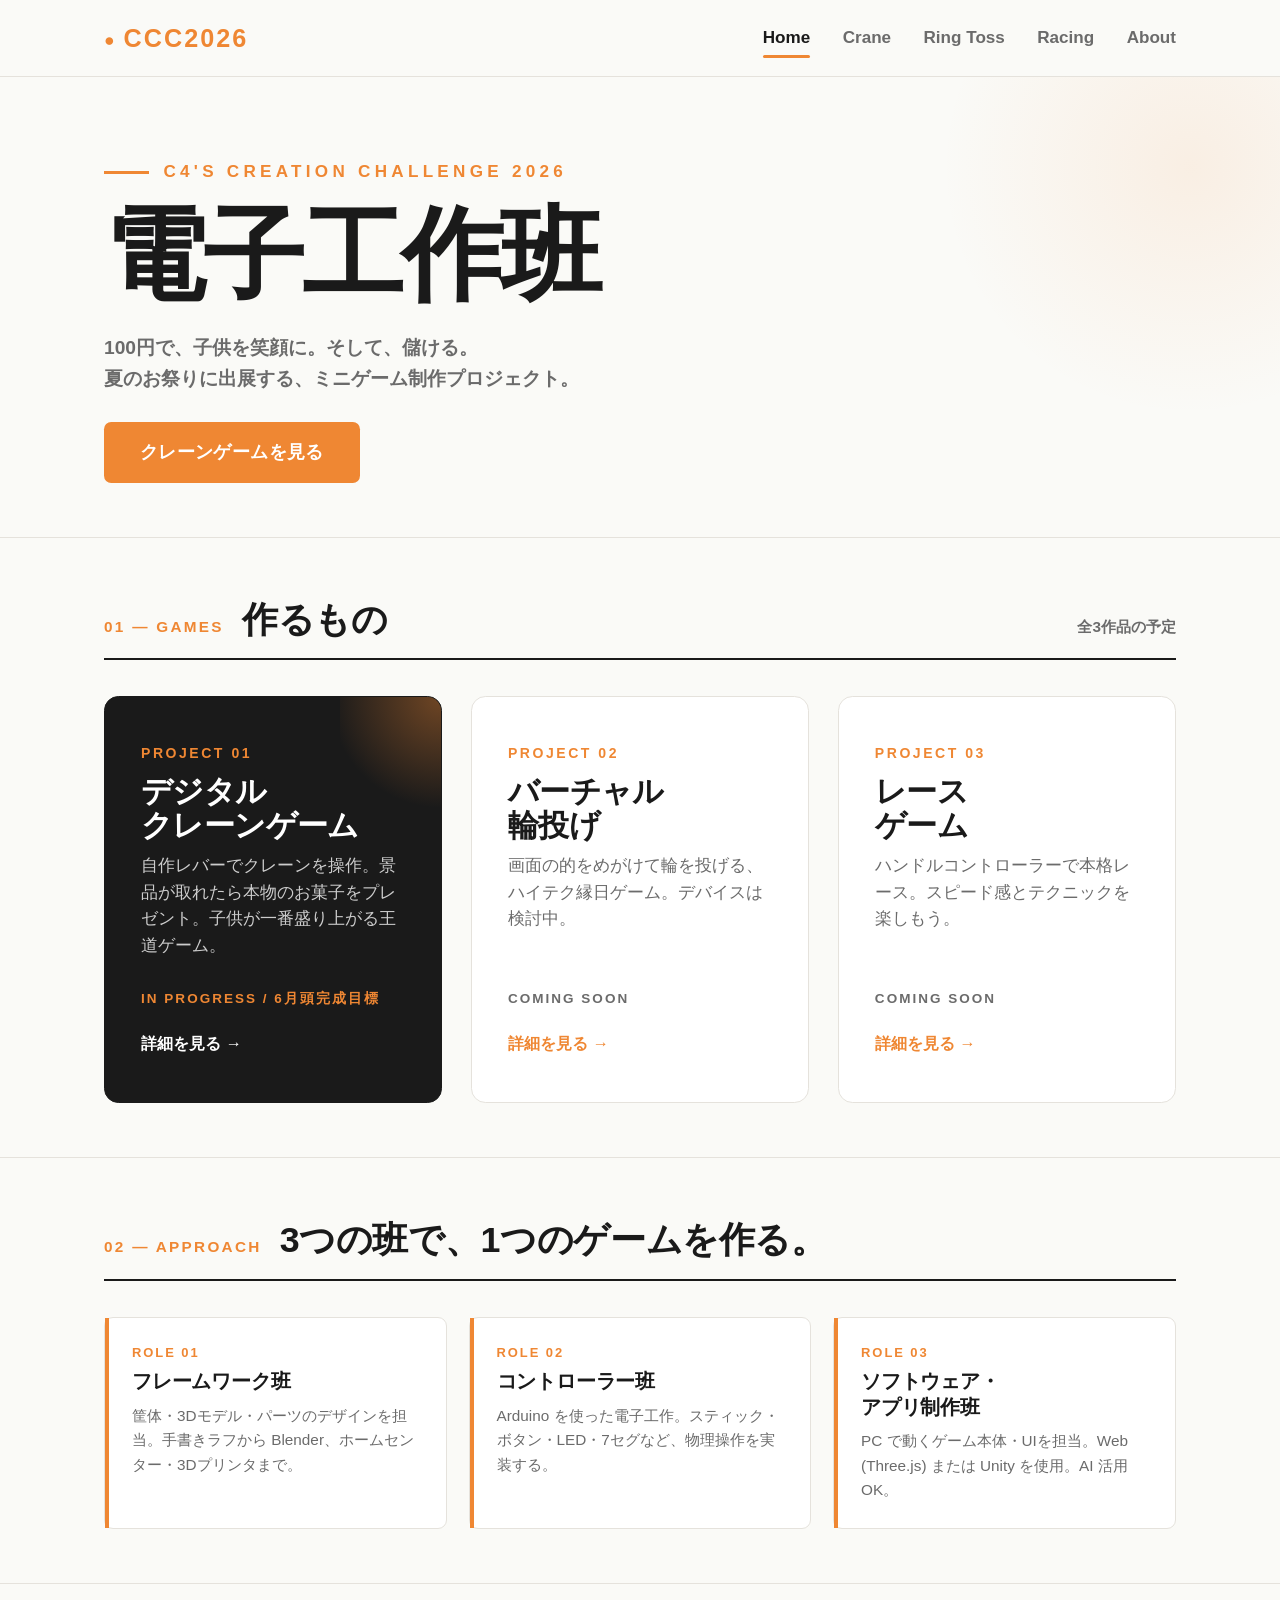
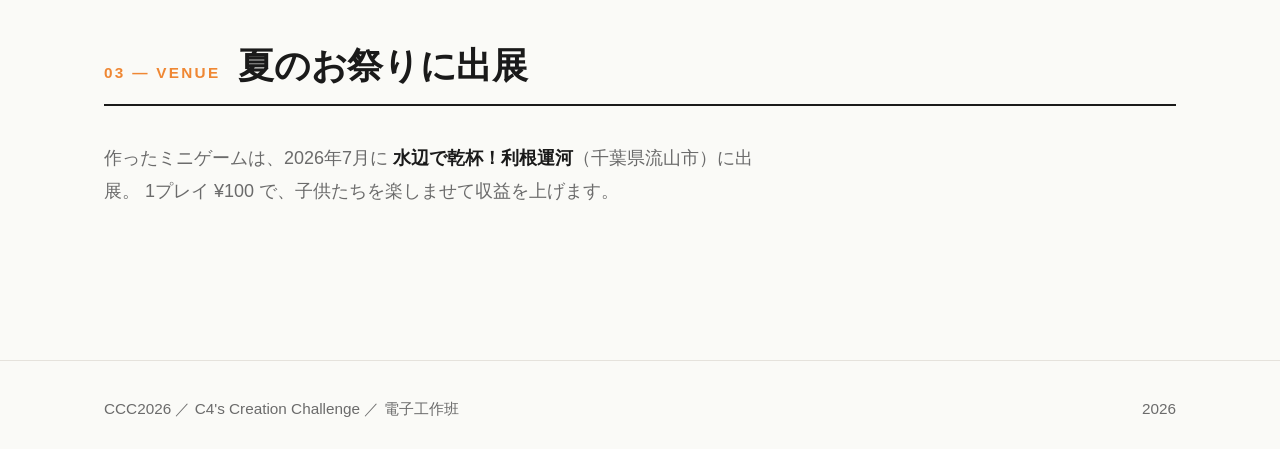
==== index.html @ 4788e628 "Initial release: CCC2026 電子工作班 site (Home, Crane, Ring Toss, Racing, About)" ====
<!DOCTYPE html>
<html lang="ja">
<head>
<meta charset="UTF-8">
<meta name="viewport" content="width=device-width, initial-scale=1, maximum-scale=1, user-scalable=no, viewport-fit=cover">
<title>CCC2026 電子工作班</title>
<link rel="icon" href="/assets/favicon.svg" type="image/svg+xml">
<link rel="stylesheet" href="/assets/style.css">
<meta name="description" content="C4's Creation Challenge 2026 電子工作班。子供向けミニゲームを作って、夏のお祭りに出展します。">
<meta property="og:title" content="CCC2026 電子工作班">
<meta property="og:description" content="100円で、子供を笑顔に。そして、儲ける。">
<meta property="og:type" content="website">
<meta name="theme-color" content="#EF8733">
</head>
<body>

<header class="site-header">
  <div class="container">
    <a class="logo" href="/">CCC2026</a>
    <nav class="nav">
      <a href="/" class="active">Home</a>
      <a href="/cranegame">Crane</a>
      <a href="/ringtoss">Ring Toss</a>
      <a href="/racing">Racing</a>
      <a href="/about">About</a>
    </nav>
  </div>
</header>

<main>
  <section class="hero">
    <div class="container">
      <div class="label">C4'S CREATION CHALLENGE 2026</div>
      <h1>電子工作班</h1>
      <p class="tagline">
        100円で、子供を笑顔に。そして、儲ける。<br>
        夏のお祭りに出展する、ミニゲーム制作プロジェクト。
      </p>
      <a class="cta accent" href="/cranegame">クレーンゲームを見る</a>
    </div>
  </section>

  <section class="section">
    <div class="container">
      <div class="section-title">
        <div class="num">01 — GAMES</div>
        <h2>作るもの</h2>
        <div class="sub">全3作品の予定</div>
      </div>

      <div class="games-grid">
        <a href="/cranegame" class="game-card featured">
          <div class="num">PROJECT 01</div>
          <h3>デジタル<br>クレーンゲーム</h3>
          <div class="desc">自作レバーでクレーンを操作。景品が取れたら本物のお菓子をプレゼント。子供が一番盛り上がる王道ゲーム。</div>
          <div class="status active">IN PROGRESS / 6月頭完成目標</div>
          <div class="link">詳細を見る</div>
        </a>

        <a href="/ringtoss" class="game-card">
          <div class="num">PROJECT 02</div>
          <h3>バーチャル<br>輪投げ</h3>
          <div class="desc">画面の的をめがけて輪を投げる、ハイテク縁日ゲーム。デバイスは検討中。</div>
          <div class="status">COMING SOON</div>
          <div class="link">詳細を見る</div>
        </a>

        <a href="/racing" class="game-card">
          <div class="num">PROJECT 03</div>
          <h3>レース<br>ゲーム</h3>
          <div class="desc">ハンドルコントローラーで本格レース。スピード感とテクニックを楽しもう。</div>
          <div class="status">COMING SOON</div>
          <div class="link">詳細を見る</div>
        </a>
      </div>
    </div>
  </section>

  <section class="section">
    <div class="container">
      <div class="section-title">
        <div class="num">02 — APPROACH</div>
        <h2>3つの班で、1つのゲームを作る。</h2>
      </div>
      <div class="roles-grid">
        <div class="role-card">
          <div class="label">ROLE 01</div>
          <h4>フレームワーク班</h4>
          <div class="body">筐体・3Dモデル・パーツのデザインを担当。手書きラフから Blender、ホームセンター・3Dプリンタまで。</div>
        </div>
        <div class="role-card">
          <div class="label">ROLE 02</div>
          <h4>コントローラー班</h4>
          <div class="body">Arduino を使った電子工作。スティック・ボタン・LED・7セグなど、物理操作を実装する。</div>
        </div>
        <div class="role-card">
          <div class="label">ROLE 03</div>
          <h4>ソフトウェア・<br>アプリ制作班</h4>
          <div class="body">PC で動くゲーム本体・UIを担当。Web (Three.js) または Unity を使用。AI 活用 OK。</div>
        </div>
      </div>
    </div>
  </section>

  <section class="section">
    <div class="container">
      <div class="section-title">
        <div class="num">03 — VENUE</div>
        <h2>夏のお祭りに出展</h2>
      </div>
      <p class="lead">
        作ったミニゲームは、2026年7月に <strong>水辺で乾杯！利根運河</strong>（千葉県流山市）に出展。
        1プレイ ¥100 で、子供たちを楽しませて収益を上げます。
      </p>
    </div>
  </section>
</main>

<footer class="site-footer">
  <div class="container">
    <div>CCC2026 ／ C4's Creation Challenge ／ 電子工作班</div>
    <div>2026</div>
  </div>
</footer>

</body>
</html>
---- assets/style.css ----
/* =========================================
   CCC2026 電子工作班 – Shared Styles
   ========================================= */

:root {
  --accent: #EF8733;
  --accent-soft: rgba(239, 135, 51, 0.12);
  --accent-deep: #d96f1a;
  --ink: #1a1a1a;
  --sub: #6b6b6b;
  --bg: #fafaf7;
  --line: #e5e2dc;
  --card-bg: #ffffff;
}

* { margin: 0; padding: 0; box-sizing: border-box; }

html { font-size: 18px; scroll-behavior: smooth; }

body {
  font-family: "Hiragino Kaku Gothic ProN", "Yu Gothic", "Noto Sans JP", sans-serif;
  color: var(--ink);
  background: var(--bg);
  -webkit-font-smoothing: antialiased;
  line-height: 1.6;
}

a { color: inherit; text-decoration: none; }
strong { font-weight: 800; color: var(--ink); }

/* ============== Layout ============== */
.container {
  max-width: 1200px;
  margin: 0 auto;
  padding: 0 5vw;
}

/* ============== Header / Nav ============== */
.site-header {
  position: sticky;
  top: 0;
  background: rgba(250, 250, 247, 0.92);
  backdrop-filter: blur(10px);
  -webkit-backdrop-filter: blur(10px);
  border-bottom: 1px solid var(--line);
  z-index: 50;
}

.site-header .container {
  display: flex;
  align-items: center;
  justify-content: space-between;
  padding-top: 1rem;
  padding-bottom: 1rem;
}

.logo {
  font-weight: 900;
  font-size: 1.4rem;
  letter-spacing: 0.08em;
  color: var(--accent);
}

.logo::before {
  content: "● ";
  font-size: 0.7em;
  vertical-align: middle;
}

.nav {
  display: flex;
  gap: 1.8rem;
}

.nav a {
  font-size: 0.95rem;
  font-weight: 700;
  color: var(--sub);
  transition: color 0.2s;
  position: relative;
}

.nav a:hover { color: var(--ink); }

.nav a.active {
  color: var(--ink);
}
.nav a.active::after {
  content: "";
  position: absolute;
  bottom: -0.35rem;
  left: 0; right: 0;
  height: 3px;
  background: var(--accent);
  border-radius: 2px;
}

/* ============== Hero ============== */
.hero {
  padding: 9vh 0 6vh;
  position: relative;
  overflow: hidden;
}

.hero::before {
  content: "";
  position: absolute;
  top: -20vh; right: -20vh;
  width: 60vh; height: 60vh;
  background: radial-gradient(circle, var(--accent) 0%, transparent 65%);
  opacity: 0.10;
  pointer-events: none;
  z-index: -1;
}

.hero .label {
  font-size: 0.95rem;
  font-weight: 800;
  color: var(--accent);
  letter-spacing: 0.25em;
  margin-bottom: 1rem;
}
.hero .label::before {
  content: "";
  display: inline-block;
  width: 2.5rem; height: 3px;
  background: var(--accent);
  margin-right: 0.8rem;
  vertical-align: middle;
}

.hero h1 {
  font-size: clamp(2.8rem, 8vw, 7rem);
  font-weight: 900;
  line-height: 1.0;
  letter-spacing: -0.03em;
  margin-bottom: 1.5rem;
}

.hero .tagline {
  font-size: clamp(1.05rem, 1.5vw, 1.5rem);
  color: var(--sub);
  font-weight: 600;
  line-height: 1.6;
  max-width: 50ch;
}

.hero-with-art {
  display: grid;
  grid-template-columns: 1.3fr 1fr;
  gap: 4vw;
  align-items: center;
}

@media (max-width: 720px) {
  .hero-with-art { grid-template-columns: 1fr; }
}

/* ============== Section ============== */
.section {
  padding: 6vh 0;
  border-top: 1px solid var(--line);
}

.section-title {
  display: flex;
  align-items: baseline;
  gap: 1rem;
  margin-bottom: 4vh;
  padding-bottom: 1vh;
  border-bottom: 2px solid var(--ink);
  flex-wrap: wrap;
}

.section-title .num {
  font-size: 0.85rem;
  font-weight: 900;
  color: var(--accent);
  letter-spacing: 0.15em;
}

.section-title h2 {
  font-size: clamp(1.6rem, 2.8vw, 2.4rem);
  font-weight: 900;
  letter-spacing: -0.01em;
}

.section-title .sub {
  margin-left: auto;
  color: var(--sub);
  font-size: 0.85rem;
  font-weight: 600;
}

.section .lead {
  font-size: clamp(1rem, 1.2vw, 1.2rem);
  color: var(--sub);
  line-height: 1.8;
  max-width: 65ch;
  margin-bottom: 3vh;
}

/* ============== Game Cards (Home) ============== */
.games-grid {
  display: grid;
  grid-template-columns: repeat(auto-fit, minmax(280px, 1fr));
  gap: 1.6rem;
}

.game-card {
  background: var(--card-bg);
  border: 1.5px solid var(--line);
  border-radius: 0.8rem;
  padding: 2.5rem 2rem;
  display: flex;
  flex-direction: column;
  gap: 0.6rem;
  position: relative;
  overflow: hidden;
  transition: transform 0.2s, border-color 0.2s, box-shadow 0.2s;
  min-height: 280px;
}

.game-card:hover {
  transform: translateY(-4px);
  border-color: var(--accent);
  box-shadow: 0 12px 28px rgba(239, 135, 51, 0.14);
}

.game-card.featured {
  background: var(--ink);
  color: white;
  border-color: var(--ink);
}

.game-card.featured::before {
  content: "";
  position: absolute;
  top: -30%; right: -30%;
  width: 60%; height: 60%;
  background: radial-gradient(circle, var(--accent) 0%, transparent 70%);
  opacity: 0.4;
  pointer-events: none;
}

.game-card .num {
  font-size: 0.78rem;
  font-weight: 800;
  color: var(--accent);
  letter-spacing: 0.18em;
  z-index: 1;
}

.game-card h3 {
  font-size: 1.7rem;
  font-weight: 900;
  line-height: 1.1;
  letter-spacing: -0.02em;
  z-index: 1;
}

.game-card .desc {
  font-size: 0.92rem;
  color: var(--sub);
  line-height: 1.6;
  z-index: 1;
}

.game-card.featured .desc { color: rgba(255,255,255,0.78); }

.game-card .status {
  margin-top: auto;
  padding-top: 1rem;
  font-size: 0.75rem;
  font-weight: 800;
  letter-spacing: 0.15em;
  color: var(--sub);
  z-index: 1;
}

.game-card .status.active { color: var(--accent); }

.game-card .link {
  margin-top: 0.6rem;
  font-size: 0.9rem;
  font-weight: 800;
  color: var(--accent);
  z-index: 1;
}
.game-card .link::after { content: " →"; }
.game-card.featured .link { color: white; }

/* ============== Spec Cards ============== */
.spec-grid {
  display: grid;
  grid-template-columns: repeat(auto-fit, minmax(260px, 1fr));
  gap: 1.2rem;
}

.spec-card {
  background: var(--card-bg);
  border: 1.5px solid var(--line);
  border-radius: 0.6rem;
  padding: 1.6rem 1.5rem;
  display: flex;
  flex-direction: column;
  gap: 0.5rem;
  position: relative;
  overflow: hidden;
}

.spec-card::before {
  content: "";
  position: absolute;
  top: 0; left: 0;
  width: 4px; height: 100%;
  background: var(--accent);
}

.spec-card .label {
  font-size: 0.75rem;
  font-weight: 800;
  color: var(--accent);
  letter-spacing: 0.15em;
}

.spec-card h4 {
  font-size: 1.1rem;
  font-weight: 900;
  letter-spacing: -0.01em;
}

.spec-card .body {
  font-size: 0.88rem;
  line-height: 1.65;
  color: var(--sub);
}

.spec-card .body ul {
  list-style: none;
  padding: 0;
}

.spec-card .body ul li {
  padding-left: 1em;
  position: relative;
  margin-bottom: 0.2em;
}

.spec-card .body ul li::before {
  content: "—";
  position: absolute;
  left: 0;
  color: var(--accent);
  font-weight: 800;
}

/* ============== Task Board (Lego-style STEPs) ============== */
.task-board {
  display: flex;
  flex-direction: column;
  gap: 1rem;
}

.task-step {
  display: grid;
  grid-template-columns: auto 1fr;
  gap: 1.5rem;
  align-items: start;
  background: var(--card-bg);
  border: 1.5px solid var(--line);
  border-radius: 0.6rem;
  padding: 1.4rem 1.8rem;
  position: relative;
}

.task-step .step-num {
  font-size: 2.3rem;
  font-weight: 900;
  color: var(--accent);
  line-height: 0.85;
  letter-spacing: -0.04em;
  min-width: 3rem;
}

.task-step .step-content {
  display: flex;
  flex-direction: column;
  gap: 0.3rem;
}

.task-step h4 {
  font-size: 1.15rem;
  font-weight: 900;
  letter-spacing: -0.01em;
}

.task-step .meta {
  display: flex;
  gap: 0.5rem;
  margin-top: 0.2rem;
  flex-wrap: wrap;
}

.task-step .badge {
  display: inline-block;
  padding: 0.2rem 0.6rem;
  background: var(--accent-soft);
  color: var(--accent-deep);
  font-size: 0.72rem;
  font-weight: 800;
  border-radius: 0.3rem;
  letter-spacing: 0.05em;
}

.task-step .badge.ink {
  background: var(--ink);
  color: white;
}

.task-step .body {
  font-size: 0.9rem;
  line-height: 1.6;
  color: var(--sub);
  margin-top: 0.2rem;
}

.task-step .body ul {
  padding-left: 1.2em;
  margin-top: 0.3rem;
}

.task-step .body li {
  margin-bottom: 0.2rem;
}

/* ============== Roles grid ============== */
.roles-grid {
  display: grid;
  grid-template-columns: repeat(auto-fit, minmax(220px, 1fr));
  gap: 1.2rem;
}

.role-card {
  background: var(--card-bg);
  border: 1.5px solid var(--line);
  border-radius: 0.5rem;
  padding: 1.4rem 1.5rem;
  position: relative;
}

.role-card::before {
  content: "";
  position: absolute;
  top: 0; left: 0;
  width: 4px; height: 100%;
  background: var(--accent);
}

.role-card .label {
  font-size: 0.72rem;
  font-weight: 800;
  color: var(--accent);
  letter-spacing: 0.15em;
}

.role-card h4 {
  font-size: 1.1rem;
  font-weight: 900;
  margin: 0.3rem 0 0.5rem;
  letter-spacing: -0.01em;
  line-height: 1.3;
}

.role-card .body {
  font-size: 0.85rem;
  color: var(--sub);
  line-height: 1.6;
}

/* ============== CTA / Pill ============== */
.cta {
  display: inline-block;
  padding: 0.9rem 2rem;
  background: var(--ink);
  color: white;
  border-radius: 0.4rem;
  font-size: 1rem;
  font-weight: 800;
  margin-top: 1.5rem;
  transition: background 0.2s, transform 0.2s;
  letter-spacing: 0.02em;
}
.cta:hover { background: var(--accent); transform: translateY(-2px); }
.cta.accent { background: var(--accent); }
.cta.accent:hover { background: var(--accent-deep); }

.pill {
  display: inline-block;
  padding: 0.3rem 0.8rem;
  background: var(--ink);
  color: white;
  border-radius: 2rem;
  font-size: 0.8rem;
  font-weight: 700;
  letter-spacing: 0.05em;
  margin-right: 0.4rem;
}
.pill.accent { background: var(--accent); }

/* ============== Footer ============== */
.site-footer {
  margin-top: 8vh;
  padding: 4vh 0 3vh;
  border-top: 1px solid var(--line);
  color: var(--sub);
  font-size: 0.85rem;
}

.site-footer .container {
  display: flex;
  justify-content: space-between;
  align-items: center;
  flex-wrap: wrap;
  gap: 1rem;
}

/* ============== WIP placeholder ============== */
.wip {
  text-align: center;
  padding: 14vh 0 8vh;
}

.wip .label {
  font-size: 0.9rem;
  font-weight: 800;
  color: var(--accent);
  letter-spacing: 0.3em;
  margin-bottom: 1.5rem;
}

.wip h2 {
  font-size: clamp(2.5rem, 6vw, 4.5rem);
  font-weight: 900;
  color: var(--ink);
  letter-spacing: -0.03em;
  margin-bottom: 1.5rem;
  line-height: 1.05;
}

.wip p {
  font-size: 1.05rem;
  color: var(--sub);
  max-width: 50ch;
  margin: 0 auto;
  line-height: 1.7;
}

/* ============== Crane SVG visual ============== */
.crane-wrap {
  width: 100%;
  max-width: 360px;
  aspect-ratio: 1;
  position: relative;
  margin: 0 auto;
}
.crane-svg { width: 100%; height: 100%; display: block; }
.claw-group {
  transform-origin: 150px 60px;
  animation: bob 2.8s ease-in-out infinite;
}
@keyframes bob {
  0%, 100% { transform: translateY(0); }
  50% { transform: translateY(14px); }
}
.badge-100 {
  position: absolute;
  top: 6%;
  left: 0%;
  background: var(--accent);
  color: white;
  font-weight: 900;
  font-size: 0.95rem;
  padding: 0.4rem 0.8rem;
  border-radius: 999px;
  transform: rotate(-12deg);
  box-shadow: 0 6px 0 rgba(0,0,0,0.10);
}

/* ============== Responsive ============== */
@media (max-width: 720px) {
  html { font-size: 16px; }
  .nav { gap: 1rem; }
  .nav a { font-size: 0.82rem; }
  .hero { padding: 5vh 0 4vh; }
  .section { padding: 4vh 0; }
  .site-header .container { padding-top: 0.8rem; padding-bottom: 0.8rem; }
  .task-step { grid-template-columns: 1fr; gap: 0.5rem; padding: 1.2rem 1.4rem; }
  .task-step .step-num { font-size: 1.8rem; }
}
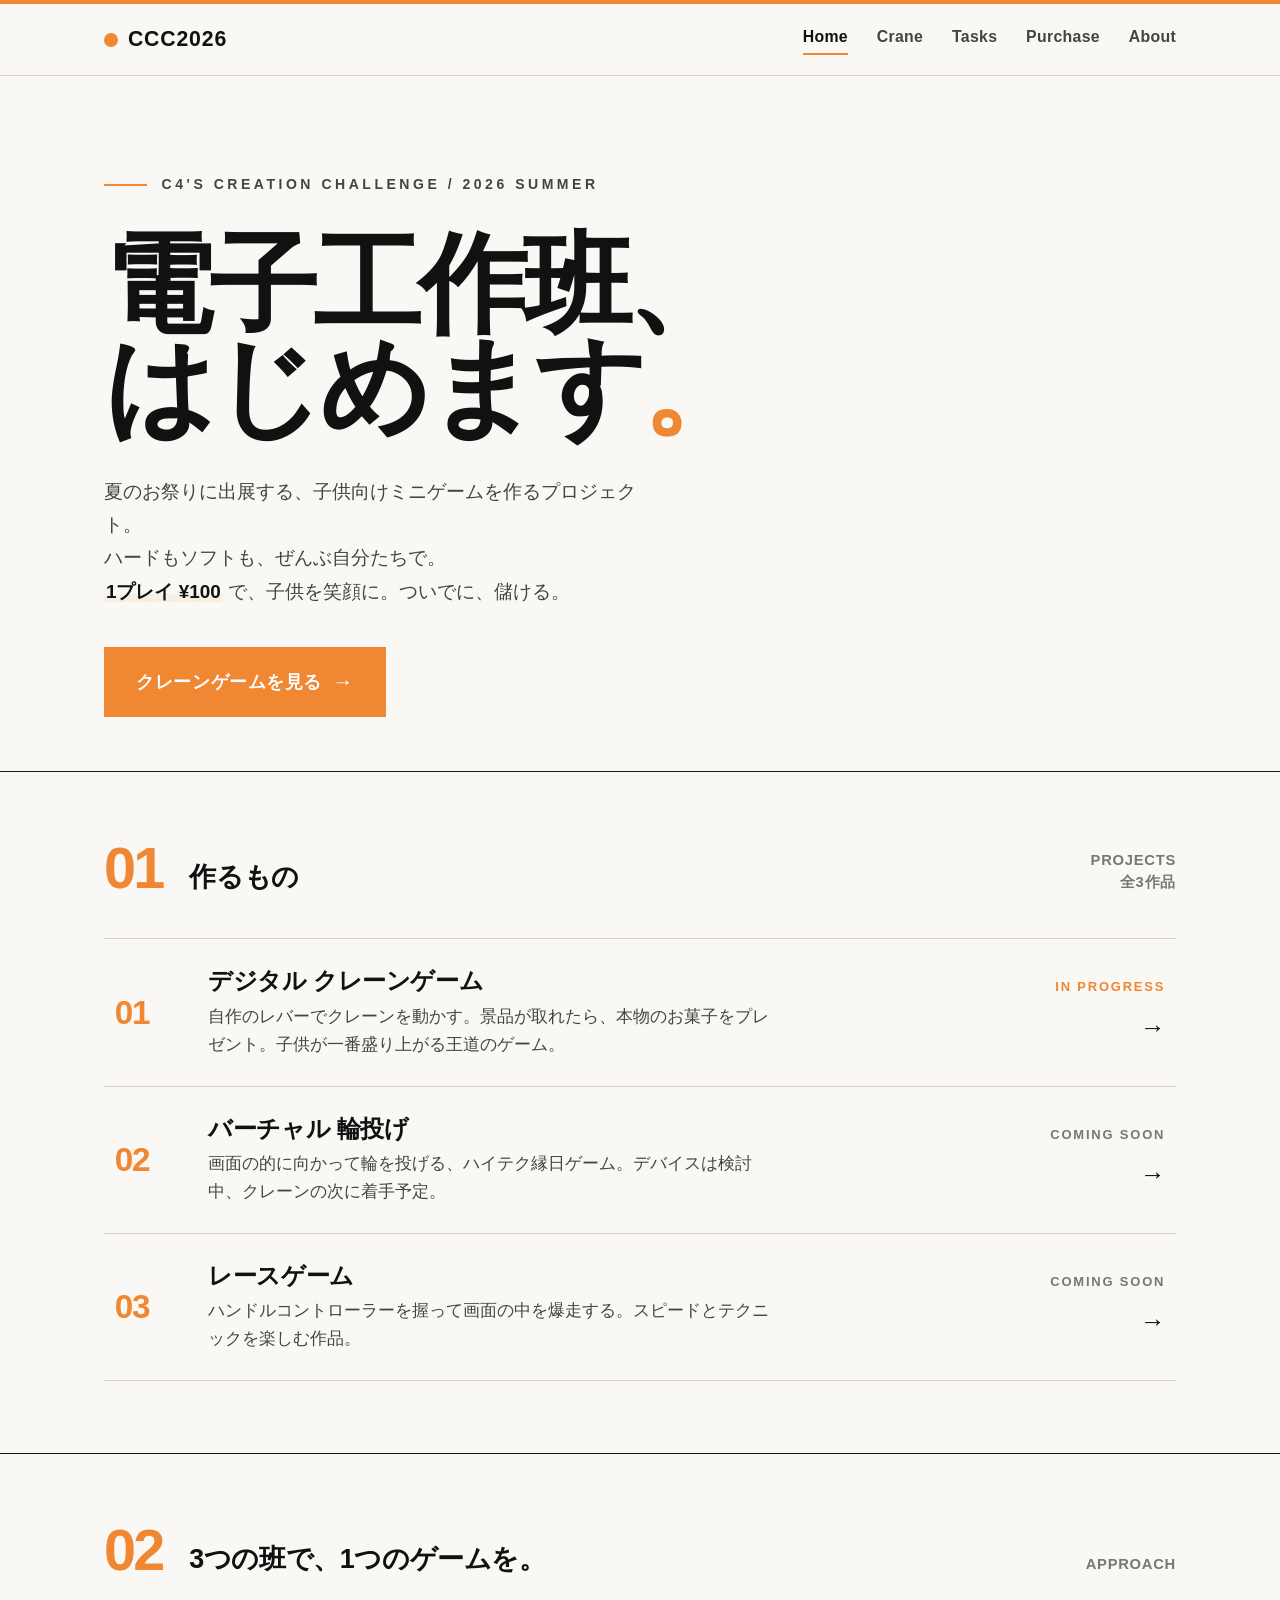
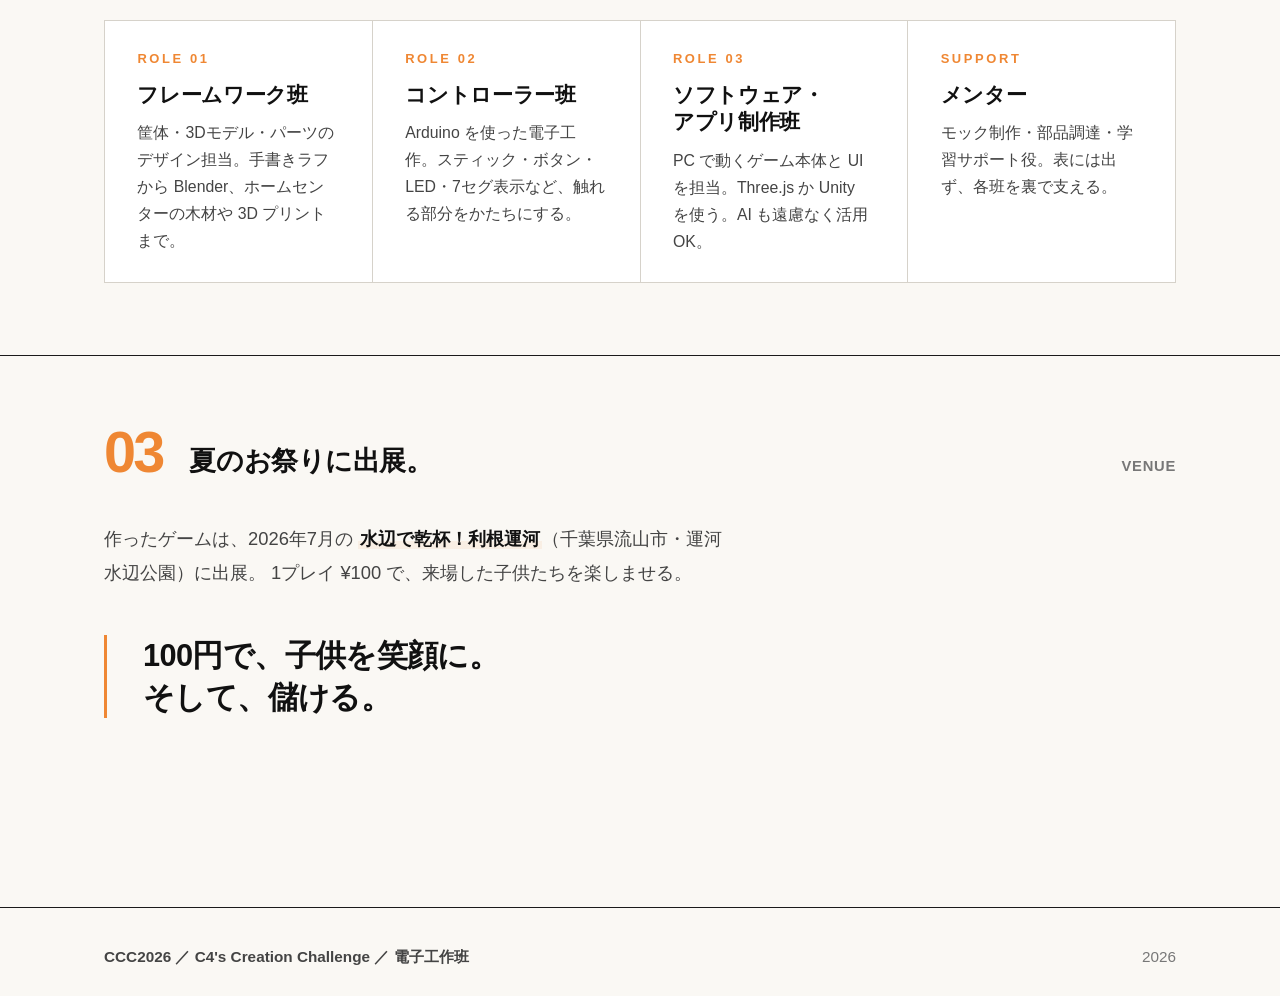
==== commit 9751dee0: "Editorial redesign + add Tasks & Purchase pages - Redesign CSS to editorial / magazine style (no car" ====
--- a/index.html
+++ b/index.html
@@ -6,22 +6,23 @@
 <title>CCC2026 電子工作班</title>
 <link rel="icon" href="/assets/favicon.svg" type="image/svg+xml">
 <link rel="stylesheet" href="/assets/style.css">
-<meta name="description" content="C4's Creation Challenge 2026 電子工作班。子供向けミニゲームを作って、夏のお祭りに出展します。">
+<meta name="description" content="C4's Creation Challenge 2026 電子工作班。子供向けミニゲームを夏のお祭りに出展するプロジェクト。">
 <meta property="og:title" content="CCC2026 電子工作班">
 <meta property="og:description" content="100円で、子供を笑顔に。そして、儲ける。">
 <meta property="og:type" content="website">
 <meta name="theme-color" content="#EF8733">
 </head>
 <body>
+<div class="top-bar"></div>
 
 <header class="site-header">
   <div class="container">
-    <a class="logo" href="/">CCC2026</a>
+    <a class="logo" href="/"><span class="mark"></span><span>CCC2026</span></a>
     <nav class="nav">
       <a href="/" class="active">Home</a>
       <a href="/cranegame">Crane</a>
-      <a href="/ringtoss">Ring Toss</a>
-      <a href="/racing">Racing</a>
+      <a href="/tasks">Tasks</a>
+      <a href="/purchase">Purchase</a>
       <a href="/about">About</a>
     </nav>
   </div>
@@ -30,11 +31,12 @@
 <main>
   <section class="hero">
     <div class="container">
-      <div class="label">C4'S CREATION CHALLENGE 2026</div>
-      <h1>電子工作班</h1>
-      <p class="tagline">
-        100円で、子供を笑顔に。そして、儲ける。<br>
-        夏のお祭りに出展する、ミニゲーム制作プロジェクト。
+      <div class="issue">C4's Creation Challenge / 2026 Summer</div>
+      <h1>電子工作班、<br>はじめます<span class="accent">。</span></h1>
+      <p class="lead">
+        夏のお祭りに出展する、子供向けミニゲームを作るプロジェクト。<br>
+        ハードもソフトも、ぜんぶ自分たちで。<br>
+        <span class="mark">1プレイ ¥100</span> で、子供を笑顔に。ついでに、儲ける。
       </p>
       <a class="cta accent" href="/cranegame">クレーンゲームを見る</a>
     </div>
@@ -42,35 +44,47 @@
 
   <section class="section">
     <div class="container">
-      <div class="section-title">
-        <div class="num">01 — GAMES</div>
+      <div class="section-header">
+        <div class="num">01</div>
         <h2>作るもの</h2>
-        <div class="sub">全3作品の予定</div>
+        <div class="sub">PROJECTS<br>全3作品</div>
       </div>
 
-      <div class="games-grid">
-        <a href="/cranegame" class="game-card featured">
-          <div class="num">PROJECT 01</div>
-          <h3>デジタル<br>クレーンゲーム</h3>
-          <div class="desc">自作レバーでクレーンを操作。景品が取れたら本物のお菓子をプレゼント。子供が一番盛り上がる王道ゲーム。</div>
-          <div class="status active">IN PROGRESS / 6月頭完成目標</div>
-          <div class="link">詳細を見る</div>
+      <div class="article-list">
+        <a href="/cranegame" class="article-row">
+          <div class="num-col">01</div>
+          <div class="main-col">
+            <h3>デジタル クレーンゲーム</h3>
+            <p class="desc">自作のレバーでクレーンを動かす。景品が取れたら、本物のお菓子をプレゼント。子供が一番盛り上がる王道のゲーム。</p>
+          </div>
+          <div class="meta-col">
+            <div class="status active">IN PROGRESS</div>
+            <div class="arrow">→</div>
+          </div>
         </a>
 
-        <a href="/ringtoss" class="game-card">
-          <div class="num">PROJECT 02</div>
-          <h3>バーチャル<br>輪投げ</h3>
-          <div class="desc">画面の的をめがけて輪を投げる、ハイテク縁日ゲーム。デバイスは検討中。</div>
-          <div class="status">COMING SOON</div>
-          <div class="link">詳細を見る</div>
+        <a href="/ringtoss" class="article-row">
+          <div class="num-col">02</div>
+          <div class="main-col">
+            <h3>バーチャル 輪投げ</h3>
+            <p class="desc">画面の的に向かって輪を投げる、ハイテク縁日ゲーム。デバイスは検討中、クレーンの次に着手予定。</p>
+          </div>
+          <div class="meta-col">
+            <div class="status">COMING SOON</div>
+            <div class="arrow">→</div>
+          </div>
         </a>
 
-        <a href="/racing" class="game-card">
-          <div class="num">PROJECT 03</div>
-          <h3>レース<br>ゲーム</h3>
-          <div class="desc">ハンドルコントローラーで本格レース。スピード感とテクニックを楽しもう。</div>
-          <div class="status">COMING SOON</div>
-          <div class="link">詳細を見る</div>
+        <a href="/racing" class="article-row">
+          <div class="num-col">03</div>
+          <div class="main-col">
+            <h3>レースゲーム</h3>
+            <p class="desc">ハンドルコントローラーを握って画面の中を爆走する。スピードとテクニックを楽しむ作品。</p>
+          </div>
+          <div class="meta-col">
+            <div class="status">COMING SOON</div>
+            <div class="arrow">→</div>
+          </div>
         </a>
       </div>
     </div>
@@ -78,25 +92,32 @@
 
   <section class="section">
     <div class="container">
-      <div class="section-title">
-        <div class="num">02 — APPROACH</div>
-        <h2>3つの班で、1つのゲームを作る。</h2>
+      <div class="section-header">
+        <div class="num">02</div>
+        <h2>3つの班で、1つのゲームを。</h2>
+        <div class="sub">APPROACH</div>
       </div>
-      <div class="roles-grid">
-        <div class="role-card">
-          <div class="label">ROLE 01</div>
+
+      <div class="roles-list">
+        <div class="role-item">
+          <div class="num">ROLE 01</div>
           <h4>フレームワーク班</h4>
-          <div class="body">筐体・3Dモデル・パーツのデザインを担当。手書きラフから Blender、ホームセンター・3Dプリンタまで。</div>
+          <p class="body">筐体・3Dモデル・パーツのデザイン担当。手書きラフから Blender、ホームセンターの木材や 3D プリントまで。</p>
         </div>
-        <div class="role-card">
-          <div class="label">ROLE 02</div>
+        <div class="role-item">
+          <div class="num">ROLE 02</div>
           <h4>コントローラー班</h4>
-          <div class="body">Arduino を使った電子工作。スティック・ボタン・LED・7セグなど、物理操作を実装する。</div>
+          <p class="body">Arduino を使った電子工作。スティック・ボタン・LED・7セグ表示など、触れる部分をかたちにする。</p>
         </div>
-        <div class="role-card">
-          <div class="label">ROLE 03</div>
+        <div class="role-item">
+          <div class="num">ROLE 03</div>
           <h4>ソフトウェア・<br>アプリ制作班</h4>
-          <div class="body">PC で動くゲーム本体・UIを担当。Web (Three.js) または Unity を使用。AI 活用 OK。</div>
+          <p class="body">PC で動くゲーム本体と UI を担当。Three.js か Unity を使う。AI も遠慮なく活用OK。</p>
+        </div>
+        <div class="role-item">
+          <div class="num">SUPPORT</div>
+          <h4>メンター</h4>
+          <p class="body">モック制作・部品調達・学習サポート役。表には出ず、各班を裏で支える。</p>
         </div>
       </div>
     </div>
@@ -104,21 +125,23 @@
 
   <section class="section">
     <div class="container">
-      <div class="section-title">
-        <div class="num">03 — VENUE</div>
-        <h2>夏のお祭りに出展</h2>
+      <div class="section-header">
+        <div class="num">03</div>
+        <h2>夏のお祭りに出展。</h2>
+        <div class="sub">VENUE</div>
       </div>
       <p class="lead">
-        作ったミニゲームは、2026年7月に <strong>水辺で乾杯！利根運河</strong>（千葉県流山市）に出展。
-        1プレイ ¥100 で、子供たちを楽しませて収益を上げます。
+        作ったゲームは、2026年7月の <strong>水辺で乾杯！利根運河</strong>（千葉県流山市・運河水辺公園）に出展。
+        1プレイ ¥100 で、来場した子供たちを楽しませる。
       </p>
+      <div class="pullquote">100円で、子供を笑顔に。<br>そして、儲ける。</div>
     </div>
   </section>
 </main>
 
 <footer class="site-footer">
   <div class="container">
-    <div>CCC2026 ／ C4's Creation Challenge ／ 電子工作班</div>
+    <div class="credits">CCC2026 ／ C4's Creation Challenge ／ 電子工作班</div>
     <div>2026</div>
   </div>
 </footer>
--- a/assets/style.css
+++ b/assets/style.css
@@ -1,47 +1,77 @@
 /* =========================================
-   CCC2026 電子工作班 – Shared Styles
+   CCC2026 電子工作班 — Editorial Styles
    ========================================= */
 
 :root {
   --accent: #EF8733;
-  --accent-soft: rgba(239, 135, 51, 0.12);
-  --accent-deep: #d96f1a;
-  --ink: #1a1a1a;
-  --sub: #6b6b6b;
-  --bg: #fafaf7;
-  --line: #e5e2dc;
-  --card-bg: #ffffff;
+  --accent-soft: rgba(239, 135, 51, 0.08);
+  --accent-deep: #c25d1a;
+  --ink: #111111;
+  --ink-soft: #444444;
+  --sub: #777777;
+  --bg: #faf8f4;
+  --bg-card: #ffffff;
+  --line: #d6d2ca;
+  --rule: #1a1a1a;
+  --done: #2c9c4a;
 }
 
 * { margin: 0; padding: 0; box-sizing: border-box; }
 
-html { font-size: 18px; scroll-behavior: smooth; }
+html {
+  font-size: 18px;
+  scroll-behavior: smooth;
+  -webkit-text-size-adjust: 100%;
+}
 
 body {
-  font-family: "Hiragino Kaku Gothic ProN", "Yu Gothic", "Noto Sans JP", sans-serif;
+  font-family: "Hiragino Kaku Gothic ProN", "Yu Gothic", "Noto Sans JP", -apple-system, BlinkMacSystemFont, sans-serif;
   color: var(--ink);
   background: var(--bg);
   -webkit-font-smoothing: antialiased;
-  line-height: 1.6;
+  -moz-osx-font-smoothing: grayscale;
+  line-height: 1.65;
+  font-feature-settings: "palt";
+  min-height: 100vh;
 }
 
 a { color: inherit; text-decoration: none; }
-strong { font-weight: 800; color: var(--ink); }
-
-/* ============== Layout ============== */
+strong { font-weight: 700; color: var(--ink); }
+em { font-style: italic; }
+
+/* subtle paper grain */
+body::before {
+  content: "";
+  position: fixed;
+  inset: 0;
+  background-image: radial-gradient(circle at 1px 1px, rgba(0,0,0,0.018) 1px, transparent 0);
+  background-size: 24px 24px;
+  pointer-events: none;
+  z-index: -1;
+}
+
+/* ============== Top accent bar ============== */
+.top-bar {
+  height: 4px;
+  background: var(--accent);
+}
+
+/* ============== Container ============== */
 .container {
   max-width: 1200px;
   margin: 0 auto;
   padding: 0 5vw;
 }
 
-/* ============== Header / Nav ============== */
+.container.narrow { max-width: 900px; }
+
+/* ============== Site header / Nav ============== */
 .site-header {
   position: sticky;
   top: 0;
-  background: rgba(250, 250, 247, 0.92);
-  backdrop-filter: blur(10px);
-  -webkit-backdrop-filter: blur(10px);
+  background: rgba(250, 248, 244, 0.94);
+  backdrop-filter: blur(12px);
+  -webkit-backdrop-filter: blur(12px);
   border-bottom: 1px solid var(--line);
   z-index: 50;
 }
@@ -52,330 +82,394 @@
   justify-content: space-between;
   padding-top: 1rem;
   padding-bottom: 1rem;
+  gap: 1rem;
 }
 
 .logo {
-  font-weight: 900;
-  font-size: 1.4rem;
-  letter-spacing: 0.08em;
-  color: var(--accent);
-}
-
-.logo::before {
-  content: "● ";
-  font-size: 0.7em;
-  vertical-align: middle;
+  display: inline-flex;
+  align-items: center;
+  gap: 0.55rem;
+  font-weight: 900;
+  font-size: 1.18rem;
+  letter-spacing: 0.04em;
+  color: var(--ink);
+  white-space: nowrap;
+}
+
+.logo .mark {
+  width: 14px;
+  height: 14px;
+  background: var(--accent);
+  border-radius: 50%;
+  display: inline-block;
 }
 
 .nav {
   display: flex;
-  gap: 1.8rem;
+  gap: 1.6rem;
+  font-size: 0.88rem;
+  flex-wrap: wrap;
+  justify-content: flex-end;
 }
 
 .nav a {
-  font-size: 0.95rem;
-  font-weight: 700;
-  color: var(--sub);
-  transition: color 0.2s;
-  position: relative;
+  color: var(--ink-soft);
+  font-weight: 600;
+  letter-spacing: 0.02em;
+  transition: color 0.15s;
+  padding-bottom: 0.15rem;
+  border-bottom: 2px solid transparent;
 }
 
 .nav a:hover { color: var(--ink); }
 
 .nav a.active {
   color: var(--ink);
-}
-.nav a.active::after {
-  content: "";
-  position: absolute;
-  bottom: -0.35rem;
-  left: 0; right: 0;
-  height: 3px;
-  background: var(--accent);
-  border-radius: 2px;
+  border-bottom-color: var(--accent);
 }
 
 /* ============== Hero ============== */
 .hero {
-  padding: 9vh 0 6vh;
+  padding: 10vh 0 6vh;
   position: relative;
-  overflow: hidden;
-}
-
-.hero::before {
-  content: "";
-  position: absolute;
-  top: -20vh; right: -20vh;
-  width: 60vh; height: 60vh;
-  background: radial-gradient(circle, var(--accent) 0%, transparent 65%);
-  opacity: 0.10;
-  pointer-events: none;
-  z-index: -1;
-}
-
-.hero .label {
-  font-size: 0.95rem;
-  font-weight: 800;
-  color: var(--accent);
+}
+
+.hero .issue {
+  display: inline-flex;
+  align-items: center;
+  gap: 0.8rem;
+  font-size: 0.78rem;
+  font-weight: 800;
+  color: var(--ink-soft);
   letter-spacing: 0.25em;
-  margin-bottom: 1rem;
-}
-.hero .label::before {
+  margin-bottom: 2rem;
+  text-transform: uppercase;
+}
+
+.hero .issue::before {
   content: "";
   display: inline-block;
-  width: 2.5rem; height: 3px;
+  width: 2.4rem;
+  height: 2px;
   background: var(--accent);
-  margin-right: 0.8rem;
-  vertical-align: middle;
 }
 
 .hero h1 {
-  font-size: clamp(2.8rem, 8vw, 7rem);
-  font-weight: 900;
-  line-height: 1.0;
-  letter-spacing: -0.03em;
-  margin-bottom: 1.5rem;
-}
-
-.hero .tagline {
-  font-size: clamp(1.05rem, 1.5vw, 1.5rem);
-  color: var(--sub);
-  font-weight: 600;
-  line-height: 1.6;
-  max-width: 50ch;
+  font-size: clamp(2.8rem, 8.5vw, 7.5rem);
+  font-weight: 900;
+  line-height: 0.95;
+  letter-spacing: -0.04em;
+  margin-bottom: 2rem;
+  max-width: 14ch;
+}
+
+.hero h1 .accent { color: var(--accent); }
+
+.hero .lead {
+  font-size: clamp(1.05rem, 1.4vw, 1.35rem);
+  color: var(--ink-soft);
+  font-weight: 500;
+  line-height: 1.75;
+  max-width: 52ch;
+}
+
+.hero .lead em,
+.hero .lead .mark {
+  background: linear-gradient(transparent 60%, var(--accent-soft) 60%);
+  font-style: normal;
+  padding: 0 0.1em;
+  font-weight: 700;
+  color: var(--ink);
 }
 
 .hero-with-art {
   display: grid;
-  grid-template-columns: 1.3fr 1fr;
-  gap: 4vw;
+  grid-template-columns: 1.35fr 1fr;
+  gap: 5vw;
   align-items: center;
 }
 
+@media (max-width: 760px) {
+  .hero-with-art { grid-template-columns: 1fr; gap: 4vh; }
+  .hero { padding: 5vh 0 3vh; }
+}
+
+/* ============== Section (editorial) ============== */
+.section {
+  padding: 8vh 0;
+  border-top: 1px solid var(--rule);
+}
+
+.section-header {
+  display: grid;
+  grid-template-columns: auto 1fr auto;
+  align-items: end;
+  gap: 1.5rem;
+  margin-bottom: 5vh;
+}
+
+.section-header .num {
+  font-size: clamp(2.4rem, 4.5vw, 4rem);
+  font-weight: 900;
+  color: var(--accent);
+  line-height: 0.85;
+  letter-spacing: -0.05em;
+  white-space: nowrap;
+}
+
+.section-header h2 {
+  font-size: clamp(1.4rem, 2.1vw, 2rem);
+  font-weight: 900;
+  letter-spacing: -0.015em;
+  line-height: 1.2;
+}
+
+.section-header .sub {
+  text-align: right;
+  color: var(--sub);
+  font-size: 0.82rem;
+  font-weight: 600;
+  letter-spacing: 0.05em;
+  line-height: 1.5;
+}
+
 @media (max-width: 720px) {
-  .hero-with-art { grid-template-columns: 1fr; }
-}
-
-/* ============== Section ============== */
-.section {
-  padding: 6vh 0;
-  border-top: 1px solid var(--line);
-}
-
-.section-title {
-  display: flex;
-  align-items: baseline;
-  gap: 1rem;
-  margin-bottom: 4vh;
-  padding-bottom: 1vh;
-  border-bottom: 2px solid var(--ink);
-  flex-wrap: wrap;
-}
-
-.section-title .num {
-  font-size: 0.85rem;
-  font-weight: 900;
-  color: var(--accent);
-  letter-spacing: 0.15em;
-}
-
-.section-title h2 {
-  font-size: clamp(1.6rem, 2.8vw, 2.4rem);
-  font-weight: 900;
-  letter-spacing: -0.01em;
-}
-
-.section-title .sub {
-  margin-left: auto;
-  color: var(--sub);
-  font-size: 0.85rem;
-  font-weight: 600;
+  .section-header {
+    grid-template-columns: auto 1fr;
+    gap: 1rem;
+  }
+  .section-header .sub {
+    grid-column: 1 / -1;
+    text-align: left;
+    margin-top: 0.3rem;
+  }
 }
 
 .section .lead {
-  font-size: clamp(1rem, 1.2vw, 1.2rem);
-  color: var(--sub);
-  line-height: 1.8;
-  max-width: 65ch;
-  margin-bottom: 3vh;
-}
-
-/* ============== Game Cards (Home) ============== */
-.games-grid {
-  display: grid;
-  grid-template-columns: repeat(auto-fit, minmax(280px, 1fr));
-  gap: 1.6rem;
-}
-
-.game-card {
-  background: var(--card-bg);
-  border: 1.5px solid var(--line);
-  border-radius: 0.8rem;
-  padding: 2.5rem 2rem;
+  font-size: clamp(1.02rem, 1.3vw, 1.25rem);
+  color: var(--ink-soft);
+  line-height: 1.85;
+  max-width: 62ch;
+}
+
+.section .lead strong,
+.section .lead .mark {
+  background: linear-gradient(transparent 60%, var(--accent-soft) 60%);
+  padding: 0 0.1em;
+  font-weight: 700;
+  color: var(--ink);
+}
+
+/* ============== Editorial article-list (Home games) ============== */
+.article-list {
   display: flex;
   flex-direction: column;
-  gap: 0.6rem;
-  position: relative;
-  overflow: hidden;
-  transition: transform 0.2s, border-color 0.2s, box-shadow 0.2s;
-  min-height: 280px;
-}
-
-.game-card:hover {
-  transform: translateY(-4px);
-  border-color: var(--accent);
-  box-shadow: 0 12px 28px rgba(239, 135, 51, 0.14);
-}
-
-.game-card.featured {
-  background: var(--ink);
-  color: white;
-  border-color: var(--ink);
-}
-
-.game-card.featured::before {
-  content: "";
-  position: absolute;
-  top: -30%; right: -30%;
-  width: 60%; height: 60%;
-  background: radial-gradient(circle, var(--accent) 0%, transparent 70%);
-  opacity: 0.4;
-  pointer-events: none;
-}
-
-.game-card .num {
-  font-size: 0.78rem;
-  font-weight: 800;
+  border-top: 1px solid var(--line);
+}
+
+.article-row {
+  display: grid;
+  grid-template-columns: auto 1fr auto;
+  gap: 2.5vw;
+  padding: 3vh 0.6rem;
+  border-bottom: 1px solid var(--line);
+  align-items: center;
+  transition: background 0.18s, padding 0.18s;
+}
+
+.article-row:hover {
+  background: var(--accent-soft);
+  padding-left: 1.2rem;
+}
+
+.article-row .num-col {
+  font-size: clamp(1.6rem, 2.6vw, 2.5rem);
+  font-weight: 900;
   color: var(--accent);
-  letter-spacing: 0.18em;
-  z-index: 1;
-}
-
-.game-card h3 {
-  font-size: 1.7rem;
-  font-weight: 900;
-  line-height: 1.1;
-  letter-spacing: -0.02em;
-  z-index: 1;
-}
-
-.game-card .desc {
-  font-size: 0.92rem;
-  color: var(--sub);
-  line-height: 1.6;
-  z-index: 1;
-}
-
-.game-card.featured .desc { color: rgba(255,255,255,0.78); }
-
-.game-card .status {
-  margin-top: auto;
-  padding-top: 1rem;
-  font-size: 0.75rem;
-  font-weight: 800;
-  letter-spacing: 0.15em;
-  color: var(--sub);
-  z-index: 1;
-}
-
-.game-card .status.active { color: var(--accent); }
-
-.game-card .link {
-  margin-top: 0.6rem;
-  font-size: 0.9rem;
-  font-weight: 800;
-  color: var(--accent);
-  z-index: 1;
-}
-.game-card .link::after { content: " →"; }
-.game-card.featured .link { color: white; }
-
-/* ============== Spec Cards ============== */
-.spec-grid {
-  display: grid;
-  grid-template-columns: repeat(auto-fit, minmax(260px, 1fr));
-  gap: 1.2rem;
-}
-
-.spec-card {
-  background: var(--card-bg);
-  border: 1.5px solid var(--line);
-  border-radius: 0.6rem;
-  padding: 1.6rem 1.5rem;
+  letter-spacing: -0.04em;
+  min-width: 3.4rem;
+  line-height: 1;
+}
+
+.article-row .main-col h3 {
+  font-size: clamp(1.3rem, 1.9vw, 1.7rem);
+  font-weight: 900;
+  margin-bottom: 0.4rem;
+  letter-spacing: -0.015em;
+  line-height: 1.2;
+}
+
+.article-row .main-col .desc {
+  font-size: 0.94rem;
+  color: var(--ink-soft);
+  line-height: 1.65;
+  max-width: 60ch;
+}
+
+.article-row .meta-col {
   display: flex;
   flex-direction: column;
+  align-items: flex-end;
   gap: 0.5rem;
-  position: relative;
-  overflow: hidden;
-}
-
-.spec-card::before {
-  content: "";
-  position: absolute;
-  top: 0; left: 0;
-  width: 4px; height: 100%;
-  background: var(--accent);
-}
-
-.spec-card .label {
-  font-size: 0.75rem;
+  text-align: right;
+}
+
+.article-row .status {
+  font-size: 0.72rem;
+  font-weight: 800;
+  letter-spacing: 0.14em;
+  color: var(--sub);
+  white-space: nowrap;
+}
+
+.article-row .status.active { color: var(--accent); }
+
+.article-row .arrow {
+  font-size: 1.4rem;
+  color: var(--ink);
+  font-weight: 300;
+  transition: transform 0.18s;
+}
+
+.article-row:hover .arrow { transform: translateX(6px); color: var(--accent); }
+
+@media (max-width: 720px) {
+  .article-row {
+    grid-template-columns: auto 1fr;
+    gap: 1rem;
+    padding: 2.5vh 0;
+  }
+  .article-row:hover { padding-left: 0.6rem; }
+  .article-row .meta-col {
+    grid-column: 1 / -1;
+    flex-direction: row;
+    justify-content: space-between;
+    align-items: center;
+    text-align: left;
+    margin-top: 0.5rem;
+  }
+}
+
+/* ============== Roles (editorial grid) ============== */
+.roles-list {
+  display: grid;
+  grid-template-columns: repeat(auto-fit, minmax(220px, 1fr));
+  border-top: 1px solid var(--line);
+  border-left: 1px solid var(--line);
+}
+
+.role-item {
+  padding: 3vh 1.8rem;
+  border-bottom: 1px solid var(--line);
+  border-right: 1px solid var(--line);
+  background: var(--bg-card);
+}
+
+.role-item .num {
+  font-size: 0.72rem;
   font-weight: 800;
   color: var(--accent);
-  letter-spacing: 0.15em;
-}
-
-.spec-card h4 {
-  font-size: 1.1rem;
-  font-weight: 900;
-  letter-spacing: -0.01em;
-}
-
-.spec-card .body {
+  letter-spacing: 0.2em;
+  margin-bottom: 0.7rem;
+}
+
+.role-item h4 {
+  font-size: 1.18rem;
+  font-weight: 900;
+  margin-bottom: 0.6rem;
+  letter-spacing: -0.015em;
+  line-height: 1.3;
+}
+
+.role-item .body {
   font-size: 0.88rem;
-  line-height: 1.65;
+  color: var(--ink-soft);
+  line-height: 1.7;
+}
+
+/* ============== Spec table ============== */
+.spec-table {
+  width: 100%;
+  border-collapse: collapse;
+  font-size: 0.95rem;
+}
+
+.spec-table tr {
+  border-bottom: 1px solid var(--line);
+}
+
+.spec-table tr:first-child {
+  border-top: 1px solid var(--rule);
+}
+
+.spec-table th,
+.spec-table td {
+  padding: 1.3rem 0.5rem;
+  text-align: left;
+  vertical-align: top;
+}
+
+.spec-table th {
+  width: 26%;
   color: var(--sub);
-}
-
-.spec-card .body ul {
+  font-size: 0.78rem;
+  font-weight: 800;
+  letter-spacing: 0.12em;
+  padding-right: 2rem;
+  text-transform: uppercase;
+}
+
+.spec-table td {
+  font-weight: 700;
+  font-size: 1.02rem;
+}
+
+.spec-table td .body {
+  font-weight: 400;
+  font-size: 0.9rem;
+  color: var(--ink-soft);
+  margin-top: 0.35rem;
+  line-height: 1.7;
+}
+
+.spec-table td .body ul {
+  padding-left: 1.2em;
+  margin-top: 0.3rem;
+}
+
+.spec-table td .body li {
+  margin-bottom: 0.15rem;
+}
+
+@media (max-width: 600px) {
+  .spec-table th, .spec-table td {
+    display: block;
+    width: 100%;
+    padding-right: 0;
+  }
+  .spec-table th { padding-bottom: 0.4rem; }
+  .spec-table td { padding-top: 0; padding-bottom: 1.5rem; }
+}
+
+/* ============== Task list (lego-style) ============== */
+.task-list {
   list-style: none;
   padding: 0;
-}
-
-.spec-card .body ul li {
-  padding-left: 1em;
-  position: relative;
-  margin-bottom: 0.2em;
-}
-
-.spec-card .body ul li::before {
-  content: "—";
-  position: absolute;
-  left: 0;
-  color: var(--accent);
-  font-weight: 800;
-}
-
-/* ============== Task Board (Lego-style STEPs) ============== */
-.task-board {
-  display: flex;
-  flex-direction: column;
-  gap: 1rem;
-}
-
-.task-step {
+  margin: 0;
+  border-top: 1px solid var(--line);
+}
+
+.task-list > li {
   display: grid;
-  grid-template-columns: auto 1fr;
-  gap: 1.5rem;
+  grid-template-columns: auto 1fr auto;
+  gap: 2rem;
+  padding: 2.5vh 0.4rem;
+  border-bottom: 1px solid var(--line);
   align-items: start;
-  background: var(--card-bg);
-  border: 1.5px solid var(--line);
-  border-radius: 0.6rem;
-  padding: 1.4rem 1.8rem;
-  position: relative;
-}
-
-.task-step .step-num {
-  font-size: 2.3rem;
+}
+
+.task-list .step-num {
+  font-size: clamp(1.7rem, 2.6vw, 2.4rem);
   font-weight: 900;
   color: var(--accent);
   line-height: 0.85;
@@ -383,138 +477,147 @@
   min-width: 3rem;
 }
 
-.task-step .step-content {
+.task-list .step-content h4 {
+  font-size: 1.12rem;
+  font-weight: 900;
+  margin-bottom: 0.3rem;
+  letter-spacing: -0.01em;
+  line-height: 1.3;
+}
+
+.task-list .step-content .body {
+  font-size: 0.92rem;
+  color: var(--ink-soft);
+  line-height: 1.75;
+  margin-top: 0.5rem;
+}
+
+.task-list .step-content .body ul {
+  padding-left: 1.2em;
+  margin-top: 0.4rem;
+}
+
+.task-list .step-content .body li {
+  margin-bottom: 0.25rem;
+}
+
+.task-list .step-content .body a {
+  color: var(--accent);
+  border-bottom: 1px solid var(--accent);
+}
+
+.task-list .meta-col {
   display: flex;
   flex-direction: column;
-  gap: 0.3rem;
-}
-
-.task-step h4 {
-  font-size: 1.15rem;
-  font-weight: 900;
-  letter-spacing: -0.01em;
-}
-
-.task-step .meta {
-  display: flex;
-  gap: 0.5rem;
-  margin-top: 0.2rem;
-  flex-wrap: wrap;
-}
-
-.task-step .badge {
+  align-items: flex-end;
+  gap: 0.4rem;
+}
+
+@media (max-width: 720px) {
+  .task-list > li { grid-template-columns: auto 1fr; }
+  .task-list .meta-col {
+    grid-column: 1 / -1;
+    flex-direction: row;
+    flex-wrap: wrap;
+    align-items: center;
+    gap: 0.5rem;
+    margin-top: 0.4rem;
+  }
+}
+
+/* ============== Tags ============== */
+.tag {
   display: inline-block;
-  padding: 0.2rem 0.6rem;
-  background: var(--accent-soft);
-  color: var(--accent-deep);
+  padding: 0.22rem 0.7rem;
+  background: transparent;
+  color: var(--ink);
   font-size: 0.72rem;
   font-weight: 800;
-  border-radius: 0.3rem;
-  letter-spacing: 0.05em;
-}
-
-.task-step .badge.ink {
+  letter-spacing: 0.08em;
+  border: 1.5px solid var(--ink);
+  white-space: nowrap;
+}
+
+.tag.accent {
+  background: var(--accent);
+  color: white;
+  border-color: var(--accent);
+}
+
+.tag.muted {
+  color: var(--sub);
+  border-color: var(--line);
+}
+
+.tag.done {
+  background: var(--done);
+  color: white;
+  border-color: var(--done);
+}
+
+/* ============== CTA ============== */
+.cta {
+  display: inline-flex;
+  align-items: center;
+  gap: 0.6rem;
+  padding: 1rem 1.8rem;
   background: var(--ink);
   color: white;
-}
-
-.task-step .body {
-  font-size: 0.9rem;
-  line-height: 1.6;
-  color: var(--sub);
-  margin-top: 0.2rem;
-}
-
-.task-step .body ul {
-  padding-left: 1.2em;
-  margin-top: 0.3rem;
-}
-
-.task-step .body li {
-  margin-bottom: 0.2rem;
-}
-
-/* ============== Roles grid ============== */
-.roles-grid {
-  display: grid;
-  grid-template-columns: repeat(auto-fit, minmax(220px, 1fr));
-  gap: 1.2rem;
-}
-
-.role-card {
-  background: var(--card-bg);
-  border: 1.5px solid var(--line);
-  border-radius: 0.5rem;
-  padding: 1.4rem 1.5rem;
-  position: relative;
-}
-
-.role-card::before {
-  content: "";
-  position: absolute;
-  top: 0; left: 0;
-  width: 4px; height: 100%;
+  border-radius: 0;
+  font-size: 0.98rem;
+  font-weight: 800;
+  margin-top: 2.2rem;
+  transition: background 0.15s, transform 0.15s;
+  letter-spacing: 0.03em;
+}
+
+.cta::after {
+  content: "→";
+  font-weight: 400;
+  font-size: 1.15rem;
+  transition: transform 0.15s;
+}
+
+.cta:hover {
   background: var(--accent);
 }
 
-.role-card .label {
-  font-size: 0.72rem;
-  font-weight: 800;
-  color: var(--accent);
-  letter-spacing: 0.15em;
-}
-
-.role-card h4 {
-  font-size: 1.1rem;
-  font-weight: 900;
-  margin: 0.3rem 0 0.5rem;
-  letter-spacing: -0.01em;
-  line-height: 1.3;
-}
-
-.role-card .body {
-  font-size: 0.85rem;
-  color: var(--sub);
-  line-height: 1.6;
-}
-
-/* ============== CTA / Pill ============== */
-.cta {
-  display: inline-block;
-  padding: 0.9rem 2rem;
+.cta:hover::after {
+  transform: translateX(4px);
+}
+
+.cta.accent { background: var(--accent); }
+.cta.accent:hover { background: var(--accent-deep); }
+.cta.ghost {
+  background: transparent;
+  color: var(--ink);
+  border: 2px solid var(--ink);
+}
+.cta.ghost:hover {
   background: var(--ink);
   color: white;
-  border-radius: 0.4rem;
-  font-size: 1rem;
-  font-weight: 800;
-  margin-top: 1.5rem;
-  transition: background 0.2s, transform 0.2s;
-  letter-spacing: 0.02em;
-}
-.cta:hover { background: var(--accent); transform: translateY(-2px); }
-.cta.accent { background: var(--accent); }
-.cta.accent:hover { background: var(--accent-deep); }
-
-.pill {
-  display: inline-block;
-  padding: 0.3rem 0.8rem;
-  background: var(--ink);
-  color: white;
-  border-radius: 2rem;
-  font-size: 0.8rem;
-  font-weight: 700;
-  letter-spacing: 0.05em;
-  margin-right: 0.4rem;
-}
-.pill.accent { background: var(--accent); }
+}
+
+/* ============== Pull quote ============== */
+.pullquote {
+  margin: 5vh 0;
+  padding: 0 0 0 2rem;
+  border-left: 3px solid var(--accent);
+  font-size: clamp(1.4rem, 2.4vw, 2rem);
+  font-weight: 800;
+  line-height: 1.35;
+  letter-spacing: -0.02em;
+  max-width: 32ch;
+}
 
 /* ============== Footer ============== */
 .site-footer {
   margin-top: 8vh;
   padding: 4vh 0 3vh;
-  border-top: 1px solid var(--line);
+  border-top: 1px solid var(--rule);
   color: var(--sub);
   font-size: 0.85rem;
+  background: var(--bg);
 }
 
 .site-footer .container {
@@ -525,35 +628,50 @@
   gap: 1rem;
 }
 
+.site-footer .credits {
+  font-weight: 600;
+  color: var(--ink-soft);
+}
+
 /* ============== WIP placeholder ============== */
 .wip {
-  text-align: center;
   padding: 14vh 0 8vh;
 }
 
 .wip .label {
-  font-size: 0.9rem;
-  font-weight: 800;
-  color: var(--accent);
-  letter-spacing: 0.3em;
+  display: inline-flex;
+  align-items: center;
+  gap: 0.8rem;
+  font-size: 0.85rem;
+  font-weight: 800;
+  color: var(--ink-soft);
+  letter-spacing: 0.25em;
+  margin-bottom: 2rem;
+}
+
+.wip .label::before {
+  content: "";
+  display: inline-block;
+  width: 2.4rem; height: 2px;
+  background: var(--accent);
+}
+
+.wip h2 {
+  font-size: clamp(2.5rem, 7vw, 5.5rem);
+  font-weight: 900;
+  color: var(--ink);
+  letter-spacing: -0.04em;
   margin-bottom: 1.5rem;
-}
-
-.wip h2 {
-  font-size: clamp(2.5rem, 6vw, 4.5rem);
-  font-weight: 900;
-  color: var(--ink);
-  letter-spacing: -0.03em;
-  margin-bottom: 1.5rem;
-  line-height: 1.05;
+  line-height: 0.95;
+  max-width: 12ch;
 }
 
 .wip p {
   font-size: 1.05rem;
-  color: var(--sub);
+  color: var(--ink-soft);
   max-width: 50ch;
-  margin: 0 auto;
-  line-height: 1.7;
+  line-height: 1.85;
+  margin-bottom: 2rem;
 }
 
 /* ============== Crane SVG visual ============== */
@@ -575,26 +693,199 @@
 }
 .badge-100 {
   position: absolute;
-  top: 6%;
-  left: 0%;
+  top: 4%;
+  left: -4%;
   background: var(--accent);
   color: white;
   font-weight: 900;
-  font-size: 0.95rem;
-  padding: 0.4rem 0.8rem;
-  border-radius: 999px;
-  transform: rotate(-12deg);
-  box-shadow: 0 6px 0 rgba(0,0,0,0.10);
-}
-
-/* ============== Responsive ============== */
+  font-size: 0.92rem;
+  padding: 0.45rem 0.95rem;
+  border-radius: 0;
+  transform: rotate(-8deg);
+  box-shadow: 5px 5px 0 var(--ink);
+  letter-spacing: 0.02em;
+}
+
+/* ============== Tabs (for tasks page) ============== */
+.tabs {
+  display: flex;
+  gap: 0;
+  border-bottom: 2px solid var(--rule);
+  margin-bottom: 4vh;
+  overflow-x: auto;
+  scrollbar-width: none;
+}
+
+.tabs::-webkit-scrollbar { display: none; }
+
+.tab {
+  background: transparent;
+  border: none;
+  padding: 1rem 1.4rem;
+  font-family: inherit;
+  font-size: 0.92rem;
+  font-weight: 800;
+  color: var(--sub);
+  cursor: pointer;
+  border-bottom: 3px solid transparent;
+  margin-bottom: -2px;
+  transition: color 0.15s, border-color 0.15s;
+  letter-spacing: 0.02em;
+  white-space: nowrap;
+}
+
+.tab:hover { color: var(--ink); }
+
+.tab.active {
+  color: var(--ink);
+  border-bottom-color: var(--accent);
+}
+
+.tab .count {
+  display: inline-block;
+  margin-left: 0.4rem;
+  font-size: 0.74rem;
+  background: var(--bg-card);
+  color: var(--ink-soft);
+  padding: 0.1rem 0.5rem;
+  font-weight: 700;
+  border: 1px solid var(--line);
+}
+
+.tab.active .count {
+  background: var(--accent);
+  color: white;
+  border-color: var(--accent);
+}
+
+.tab-panel {
+  display: none;
+  animation: fadeIn 0.25s ease;
+}
+
+.tab-panel.active { display: block; }
+
+@keyframes fadeIn {
+  from { opacity: 0; transform: translateY(4px); }
+  to { opacity: 1; transform: translateY(0); }
+}
+
+/* ============== Purchase list ============== */
+.purchase-section {
+  margin-bottom: 6vh;
+}
+
+.purchase-section h3 {
+  font-size: 1.25rem;
+  font-weight: 900;
+  margin-bottom: 1.5rem;
+  padding-bottom: 0.5rem;
+  border-bottom: 2px solid var(--rule);
+  display: flex;
+  align-items: baseline;
+  gap: 0.8rem;
+}
+
+.purchase-section h3 .num {
+  font-size: 0.78rem;
+  color: var(--accent);
+  font-weight: 800;
+  letter-spacing: 0.18em;
+}
+
+.purchase-table {
+  width: 100%;
+  border-collapse: collapse;
+  font-size: 0.92rem;
+  background: var(--bg-card);
+}
+
+.purchase-table thead th {
+  text-align: left;
+  padding: 0.85rem 1rem;
+  background: var(--ink);
+  color: white;
+  font-size: 0.76rem;
+  font-weight: 800;
+  letter-spacing: 0.12em;
+}
+
+.purchase-table tbody tr {
+  border-bottom: 1px solid var(--line);
+}
+
+.purchase-table tbody tr:hover { background: var(--accent-soft); }
+
+.purchase-table td {
+  padding: 0.9rem 1rem;
+  vertical-align: top;
+}
+
+.purchase-table .item-name { font-weight: 700; }
+.purchase-table .item-name .body {
+  font-size: 0.83rem;
+  color: var(--sub);
+  font-weight: 400;
+  margin-top: 0.2rem;
+  line-height: 1.5;
+}
+
+.purchase-table .qty {
+  font-weight: 700;
+  color: var(--ink);
+  text-align: center;
+  width: 60px;
+  white-space: nowrap;
+}
+
+.purchase-table .status-cell {
+  width: 110px;
+  white-space: nowrap;
+}
+
+.status-dot {
+  display: inline-flex;
+  align-items: center;
+  gap: 0.45rem;
+  font-size: 0.76rem;
+  font-weight: 700;
+  color: var(--sub);
+}
+
+.status-dot::before {
+  content: "";
+  width: 8px;
+  height: 8px;
+  background: var(--sub);
+  border-radius: 50%;
+}
+
+.status-dot.todo::before { background: var(--line); }
+.status-dot.planned::before { background: var(--accent); }
+.status-dot.done::before { background: var(--done); }
+.status-dot.have::before { background: var(--ink); }
+.status-dot.done { color: var(--done); }
+.status-dot.planned { color: var(--accent-deep); }
+.status-dot.have { color: var(--ink); }
+
+@media (max-width: 720px) {
+  .purchase-table thead { display: none; }
+  .purchase-table tbody tr {
+    display: grid;
+    grid-template-columns: 1fr auto;
+    gap: 0.3rem 0.8rem;
+    padding: 1rem;
+  }
+  .purchase-table td { padding: 0; }
+  .purchase-table .item-name { grid-column: 1 / -1; }
+  .purchase-table .qty { text-align: left; }
+}
+
+/* ============== Responsive base ============== */
 @media (max-width: 720px) {
   html { font-size: 16px; }
-  .nav { gap: 1rem; }
-  .nav a { font-size: 0.82rem; }
-  .hero { padding: 5vh 0 4vh; }
-  .section { padding: 4vh 0; }
+  .nav { gap: 0.9rem; font-size: 0.78rem; }
+  .hero { padding: 5vh 0 3vh; }
+  .section { padding: 5vh 0; }
   .site-header .container { padding-top: 0.8rem; padding-bottom: 0.8rem; }
-  .task-step { grid-template-columns: 1fr; gap: 0.5rem; padding: 1.2rem 1.4rem; }
-  .task-step .step-num { font-size: 1.8rem; }
-}
+}
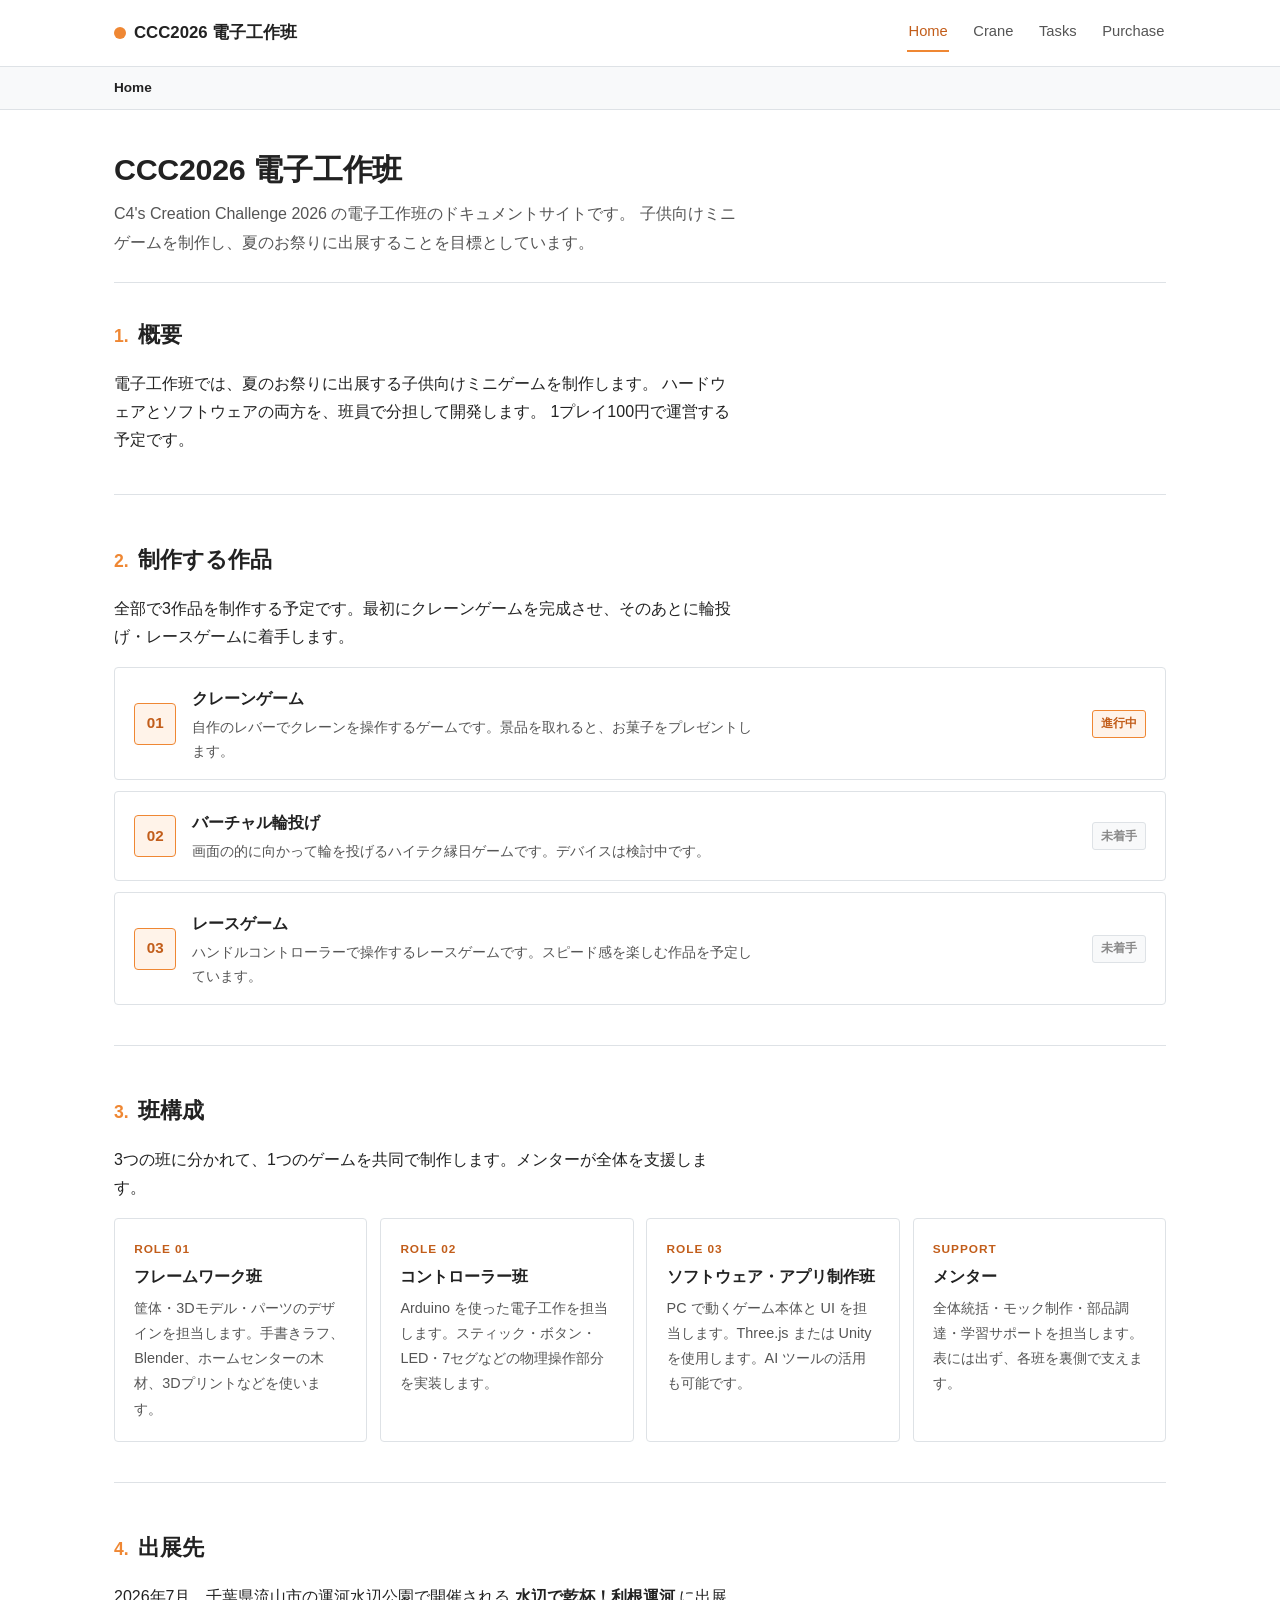
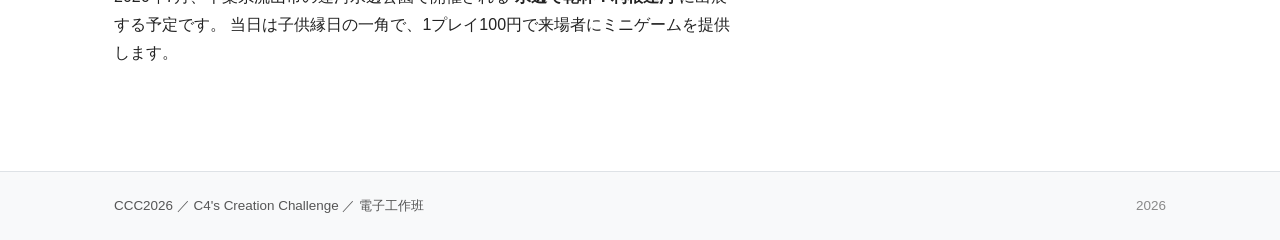
==== commit 3a7ea794: "Rewrite tone (ですます調) and switch to Moodle-like docs UI - Remove showy phrasing and 体言止め throughout -" ====
--- a/index.html
+++ b/index.html
@@ -2,141 +2,133 @@
 <html lang="ja">
 <head>
 <meta charset="UTF-8">
-<meta name="viewport" content="width=device-width, initial-scale=1, maximum-scale=1, user-scalable=no, viewport-fit=cover">
+<meta name="viewport" content="width=device-width, initial-scale=1, viewport-fit=cover">
 <title>CCC2026 電子工作班</title>
-<link rel="icon" href="/assets/favicon.svg" type="image/svg+xml">
-<link rel="stylesheet" href="/assets/style.css">
-<meta name="description" content="C4's Creation Challenge 2026 電子工作班。子供向けミニゲームを夏のお祭りに出展するプロジェクト。">
+<link rel="icon" href="assets/favicon.svg" type="image/svg+xml">
+<link rel="stylesheet" href="assets/style.css">
+<meta name="description" content="C4's Creation Challenge 2026 電子工作班のドキュメントサイト。子供向けミニゲームを制作し、夏のお祭りに出展するプロジェクトです。">
 <meta property="og:title" content="CCC2026 電子工作班">
-<meta property="og:description" content="100円で、子供を笑顔に。そして、儲ける。">
+<meta property="og:description" content="夏のお祭りに出展する子供向けミニゲームを制作するプロジェクトです。">
 <meta property="og:type" content="website">
 <meta name="theme-color" content="#EF8733">
 </head>
 <body>
-<div class="top-bar"></div>
 
 <header class="site-header">
   <div class="container">
-    <a class="logo" href="/"><span class="mark"></span><span>CCC2026</span></a>
+    <a class="logo" href="index.html"><span class="mark"></span><span>CCC2026 電子工作班</span></a>
     <nav class="nav">
-      <a href="/" class="active">Home</a>
-      <a href="/cranegame">Crane</a>
-      <a href="/tasks">Tasks</a>
-      <a href="/purchase">Purchase</a>
-      <a href="/about">About</a>
+      <a href="index.html" class="active">Home</a>
+      <a href="cranegame.html">Crane</a>
+      <a href="tasks.html">Tasks</a>
+      <a href="purchase.html">Purchase</a>
     </nav>
   </div>
 </header>
 
+<div class="breadcrumb">
+  <div class="container">
+    <span class="current">Home</span>
+  </div>
+</div>
+
 <main>
-  <section class="hero">
-    <div class="container">
-      <div class="issue">C4's Creation Challenge / 2026 Summer</div>
-      <h1>電子工作班、<br>はじめます<span class="accent">。</span></h1>
+  <div class="container">
+
+    <div class="page-title">
+      <h1>CCC2026 電子工作班</h1>
       <p class="lead">
-        夏のお祭りに出展する、子供向けミニゲームを作るプロジェクト。<br>
-        ハードもソフトも、ぜんぶ自分たちで。<br>
-        <span class="mark">1プレイ ¥100</span> で、子供を笑顔に。ついでに、儲ける。
+        C4's Creation Challenge 2026 の電子工作班のドキュメントサイトです。
+        子供向けミニゲームを制作し、夏のお祭りに出展することを目標としています。
       </p>
-      <a class="cta accent" href="/cranegame">クレーンゲームを見る</a>
     </div>
-  </section>
 
-  <section class="section">
-    <div class="container">
-      <div class="section-header">
-        <div class="num">01</div>
-        <h2>作るもの</h2>
-        <div class="sub">PROJECTS<br>全3作品</div>
-      </div>
+    <section class="page-section">
+      <h2><span class="num">1.</span> 概要</h2>
+      <p>
+        電子工作班では、夏のお祭りに出展する子供向けミニゲームを制作します。
+        ハードウェアとソフトウェアの両方を、班員で分担して開発します。
+        1プレイ100円で運営する予定です。
+      </p>
+    </section>
 
-      <div class="article-list">
-        <a href="/cranegame" class="article-row">
-          <div class="num-col">01</div>
-          <div class="main-col">
-            <h3>デジタル クレーンゲーム</h3>
-            <p class="desc">自作のレバーでクレーンを動かす。景品が取れたら、本物のお菓子をプレゼント。子供が一番盛り上がる王道のゲーム。</p>
+    <section class="page-section">
+      <h2><span class="num">2.</span> 制作する作品</h2>
+      <p>全部で3作品を制作する予定です。最初にクレーンゲームを完成させ、そのあとに輪投げ・レースゲームに着手します。</p>
+
+      <div class="activity-list">
+        <a href="cranegame.html" class="activity">
+          <div class="icon">01</div>
+          <div class="body">
+            <h3>クレーンゲーム</h3>
+            <p>自作のレバーでクレーンを操作するゲームです。景品を取れると、お菓子をプレゼントします。</p>
           </div>
-          <div class="meta-col">
-            <div class="status active">IN PROGRESS</div>
-            <div class="arrow">→</div>
+          <div class="meta">
+            <span class="status active">進行中</span>
           </div>
         </a>
 
-        <a href="/ringtoss" class="article-row">
-          <div class="num-col">02</div>
-          <div class="main-col">
-            <h3>バーチャル 輪投げ</h3>
-            <p class="desc">画面の的に向かって輪を投げる、ハイテク縁日ゲーム。デバイスは検討中、クレーンの次に着手予定。</p>
+        <a href="ringtoss.html" class="activity">
+          <div class="icon">02</div>
+          <div class="body">
+            <h3>バーチャル輪投げ</h3>
+            <p>画面の的に向かって輪を投げるハイテク縁日ゲームです。デバイスは検討中です。</p>
           </div>
-          <div class="meta-col">
-            <div class="status">COMING SOON</div>
-            <div class="arrow">→</div>
+          <div class="meta">
+            <span class="status">未着手</span>
           </div>
         </a>
 
-        <a href="/racing" class="article-row">
-          <div class="num-col">03</div>
-          <div class="main-col">
+        <a href="racing.html" class="activity">
+          <div class="icon">03</div>
+          <div class="body">
             <h3>レースゲーム</h3>
-            <p class="desc">ハンドルコントローラーを握って画面の中を爆走する。スピードとテクニックを楽しむ作品。</p>
+            <p>ハンドルコントローラーで操作するレースゲームです。スピード感を楽しむ作品を予定しています。</p>
           </div>
-          <div class="meta-col">
-            <div class="status">COMING SOON</div>
-            <div class="arrow">→</div>
+          <div class="meta">
+            <span class="status">未着手</span>
           </div>
         </a>
       </div>
-    </div>
-  </section>
+    </section>
 
-  <section class="section">
-    <div class="container">
-      <div class="section-header">
-        <div class="num">02</div>
-        <h2>3つの班で、1つのゲームを。</h2>
-        <div class="sub">APPROACH</div>
-      </div>
+    <section class="page-section">
+      <h2><span class="num">3.</span> 班構成</h2>
+      <p>3つの班に分かれて、1つのゲームを共同で制作します。メンターが全体を支援します。</p>
 
       <div class="roles-list">
         <div class="role-item">
-          <div class="num">ROLE 01</div>
+          <div class="label">ROLE 01</div>
           <h4>フレームワーク班</h4>
-          <p class="body">筐体・3Dモデル・パーツのデザイン担当。手書きラフから Blender、ホームセンターの木材や 3D プリントまで。</p>
+          <p class="body">筐体・3Dモデル・パーツのデザインを担当します。手書きラフ、Blender、ホームセンターの木材、3Dプリントなどを使います。</p>
         </div>
         <div class="role-item">
-          <div class="num">ROLE 02</div>
+          <div class="label">ROLE 02</div>
           <h4>コントローラー班</h4>
-          <p class="body">Arduino を使った電子工作。スティック・ボタン・LED・7セグ表示など、触れる部分をかたちにする。</p>
+          <p class="body">Arduino を使った電子工作を担当します。スティック・ボタン・LED・7セグなどの物理操作部分を実装します。</p>
         </div>
         <div class="role-item">
-          <div class="num">ROLE 03</div>
-          <h4>ソフトウェア・<br>アプリ制作班</h4>
-          <p class="body">PC で動くゲーム本体と UI を担当。Three.js か Unity を使う。AI も遠慮なく活用OK。</p>
+          <div class="label">ROLE 03</div>
+          <h4>ソフトウェア・アプリ制作班</h4>
+          <p class="body">PC で動くゲーム本体と UI を担当します。Three.js または Unity を使用します。AI ツールの活用も可能です。</p>
         </div>
         <div class="role-item">
-          <div class="num">SUPPORT</div>
+          <div class="label">SUPPORT</div>
           <h4>メンター</h4>
-          <p class="body">モック制作・部品調達・学習サポート役。表には出ず、各班を裏で支える。</p>
+          <p class="body">全体統括・モック制作・部品調達・学習サポートを担当します。表には出ず、各班を裏側で支えます。</p>
         </div>
       </div>
-    </div>
-  </section>
+    </section>
 
-  <section class="section">
-    <div class="container">
-      <div class="section-header">
-        <div class="num">03</div>
-        <h2>夏のお祭りに出展。</h2>
-        <div class="sub">VENUE</div>
-      </div>
-      <p class="lead">
-        作ったゲームは、2026年7月の <strong>水辺で乾杯！利根運河</strong>（千葉県流山市・運河水辺公園）に出展。
-        1プレイ ¥100 で、来場した子供たちを楽しませる。
+    <section class="page-section">
+      <h2><span class="num">4.</span> 出展先</h2>
+      <p>
+        2026年7月、千葉県流山市の運河水辺公園で開催される <strong>水辺で乾杯！利根運河</strong> に出展する予定です。
+        当日は子供縁日の一角で、1プレイ100円で来場者にミニゲームを提供します。
       </p>
-      <div class="pullquote">100円で、子供を笑顔に。<br>そして、儲ける。</div>
-    </div>
-  </section>
+    </section>
+
+  </div>
 </main>
 
 <footer class="site-footer">
--- a/assets/style.css
+++ b/assets/style.css
@@ -1,104 +1,84 @@
 /* =========================================
-   CCC2026 電子工作班 — Editorial Styles
+   CCC2026 電子工作班 — Documentation Styles
    ========================================= */
 
 :root {
   --accent: #EF8733;
-  --accent-soft: rgba(239, 135, 51, 0.08);
+  --accent-soft: #fff3e9;
   --accent-deep: #c25d1a;
-  --ink: #111111;
-  --ink-soft: #444444;
-  --sub: #777777;
-  --bg: #faf8f4;
-  --bg-card: #ffffff;
-  --line: #d6d2ca;
-  --rule: #1a1a1a;
+  --ink: #222222;
+  --ink-soft: #555555;
+  --sub: #888888;
+  --bg: #ffffff;
+  --bg-section: #f8f9fa;
+  --bg-alt: #fafafa;
+  --line: #dee2e6;
+  --line-strong: #adb5bd;
+  --link: #1a73e8;
   --done: #2c9c4a;
 }
 
-* { margin: 0; padding: 0; box-sizing: border-box; }
-
-html {
-  font-size: 18px;
-  scroll-behavior: smooth;
-  -webkit-text-size-adjust: 100%;
-}
+* { box-sizing: border-box; }
+
+html { -webkit-text-size-adjust: 100%; }
 
 body {
-  font-family: "Hiragino Kaku Gothic ProN", "Yu Gothic", "Noto Sans JP", -apple-system, BlinkMacSystemFont, sans-serif;
+  margin: 0;
+  font-family: -apple-system, BlinkMacSystemFont, "Hiragino Kaku Gothic ProN", "Yu Gothic", "Noto Sans JP", "Segoe UI", sans-serif;
+  font-size: 16px;
+  line-height: 1.75;
   color: var(--ink);
   background: var(--bg);
   -webkit-font-smoothing: antialiased;
-  -moz-osx-font-smoothing: grayscale;
-  line-height: 1.65;
-  font-feature-settings: "palt";
-  min-height: 100vh;
-}
-
-a { color: inherit; text-decoration: none; }
-strong { font-weight: 700; color: var(--ink); }
-em { font-style: italic; }
-
-/* subtle paper grain */
-body::before {
-  content: "";
-  position: fixed;
-  inset: 0;
-  background-image: radial-gradient(circle at 1px 1px, rgba(0,0,0,0.018) 1px, transparent 0);
-  background-size: 24px 24px;
-  pointer-events: none;
-  z-index: -1;
-}
-
-/* ============== Top accent bar ============== */
-.top-bar {
-  height: 4px;
-  background: var(--accent);
-}
+}
+
+a {
+  color: var(--link);
+  text-decoration: none;
+}
+
+a:hover { text-decoration: underline; }
+
+p { margin: 0 0 1rem; max-width: 70ch; }
+strong { font-weight: 700; }
 
 /* ============== Container ============== */
 .container {
-  max-width: 1200px;
+  max-width: 1100px;
   margin: 0 auto;
-  padding: 0 5vw;
-}
-
-.container.narrow { max-width: 900px; }
-
-/* ============== Site header / Nav ============== */
+  padding: 0 1.5rem;
+}
+
+.container.narrow { max-width: 820px; }
+
+/* ============== Site header ============== */
 .site-header {
-  position: sticky;
-  top: 0;
-  background: rgba(250, 248, 244, 0.94);
-  backdrop-filter: blur(12px);
-  -webkit-backdrop-filter: blur(12px);
+  background: white;
   border-bottom: 1px solid var(--line);
-  z-index: 50;
 }
 
 .site-header .container {
   display: flex;
   align-items: center;
   justify-content: space-between;
-  padding-top: 1rem;
-  padding-bottom: 1rem;
+  padding-top: 0.9rem;
+  padding-bottom: 0.9rem;
   gap: 1rem;
 }
 
 .logo {
   display: inline-flex;
   align-items: center;
-  gap: 0.55rem;
-  font-weight: 900;
-  font-size: 1.18rem;
-  letter-spacing: 0.04em;
+  gap: 0.5rem;
+  font-weight: 700;
+  font-size: 1.05rem;
   color: var(--ink);
   white-space: nowrap;
 }
 
 .logo .mark {
-  width: 14px;
-  height: 14px;
+  width: 12px;
+  height: 12px;
   background: var(--accent);
   border-radius: 50%;
   display: inline-block;
@@ -106,612 +86,470 @@
 
 .nav {
   display: flex;
-  gap: 1.6rem;
-  font-size: 0.88rem;
+  gap: 1.4rem;
   flex-wrap: wrap;
   justify-content: flex-end;
 }
 
 .nav a {
   color: var(--ink-soft);
+  font-size: 0.92rem;
+  font-weight: 500;
+  padding: 0.3rem 0.1rem;
+  border-bottom: 2px solid transparent;
+}
+
+.nav a:hover { color: var(--ink); text-decoration: none; }
+.nav a.active {
+  color: var(--accent-deep);
+  border-bottom-color: var(--accent);
+}
+
+/* ============== Breadcrumb ============== */
+.breadcrumb {
+  background: var(--bg-section);
+  border-bottom: 1px solid var(--line);
+  padding: 0.55rem 0;
+  font-size: 0.85rem;
+  color: var(--sub);
+}
+
+.breadcrumb a {
+  color: var(--ink-soft);
+}
+
+.breadcrumb .sep {
+  margin: 0 0.4rem;
+  color: var(--sub);
+}
+
+.breadcrumb .current {
+  color: var(--ink);
   font-weight: 600;
-  letter-spacing: 0.02em;
-  transition: color 0.15s;
-  padding-bottom: 0.15rem;
-  border-bottom: 2px solid transparent;
-}
-
-.nav a:hover { color: var(--ink); }
-
-.nav a.active {
-  color: var(--ink);
-  border-bottom-color: var(--accent);
-}
-
-/* ============== Hero ============== */
-.hero {
-  padding: 10vh 0 6vh;
-  position: relative;
-}
-
-.hero .issue {
-  display: inline-flex;
+}
+
+/* ============== Page title ============== */
+.page-title {
+  padding: 2.5rem 0 1.5rem;
+  border-bottom: 1px solid var(--line);
+  margin-bottom: 2rem;
+}
+
+.page-title h1 {
+  font-size: 1.9rem;
+  font-weight: 700;
+  margin: 0 0 0.7rem;
+  color: var(--ink);
+  letter-spacing: -0.01em;
+  line-height: 1.3;
+}
+
+.page-title .lead {
+  font-size: 1rem;
+  color: var(--ink-soft);
+  margin: 0;
+  max-width: 70ch;
+  line-height: 1.8;
+}
+
+/* ============== Page sections (numbered) ============== */
+.page-section {
+  margin: 0 0 2.8rem;
+  padding-bottom: 1.5rem;
+  border-bottom: 1px solid var(--line);
+}
+
+.page-section:last-child {
+  border-bottom: none;
+  margin-bottom: 1rem;
+}
+
+.page-section > h2 {
+  font-size: 1.4rem;
+  font-weight: 700;
+  margin: 0 0 1rem;
+  color: var(--ink);
+  letter-spacing: -0.005em;
+  display: flex;
+  align-items: baseline;
+  gap: 0.6rem;
+}
+
+.page-section > h2 .num {
+  color: var(--accent);
+  font-weight: 700;
+  letter-spacing: 0;
+  font-size: 1.1rem;
+}
+
+.page-section > h3 {
+  font-size: 1.1rem;
+  font-weight: 700;
+  margin: 1.5rem 0 0.6rem;
+  color: var(--ink);
+}
+
+/* ============== Table of contents ============== */
+.toc {
+  background: var(--bg-section);
+  border: 1px solid var(--line);
+  border-left: 3px solid var(--accent);
+  padding: 1rem 1.4rem 1rem 1.6rem;
+  margin: 1rem 0 2.5rem;
+  border-radius: 3px;
+}
+
+.toc .toc-title {
+  font-size: 0.8rem;
+  font-weight: 700;
+  color: var(--sub);
+  letter-spacing: 0.08em;
+  margin-bottom: 0.5rem;
+  text-transform: uppercase;
+}
+
+.toc ol {
+  margin: 0;
+  padding-left: 1.3rem;
+  list-style-type: decimal;
+}
+
+.toc li {
+  margin: 0.25rem 0;
+  font-size: 0.95rem;
+}
+
+.toc a {
+  color: var(--ink);
+}
+
+.toc a:hover {
+  color: var(--accent-deep);
+}
+
+/* ============== Data tables ============== */
+table.data {
+  width: 100%;
+  border-collapse: collapse;
+  margin: 1rem 0;
+  font-size: 0.95rem;
+  background: white;
+}
+
+table.data th,
+table.data td {
+  padding: 0.7rem 1rem;
+  border: 1px solid var(--line);
+  text-align: left;
+  vertical-align: top;
+}
+
+table.data th {
+  background: var(--bg-section);
+  font-weight: 700;
+  font-size: 0.88rem;
+  width: 28%;
+}
+
+table.data td .note {
+  font-size: 0.88rem;
+  color: var(--ink-soft);
+  margin-top: 0.25rem;
+  line-height: 1.7;
+}
+
+table.data td ul {
+  margin: 0.3rem 0 0;
+  padding-left: 1.3em;
+}
+
+table.data td ul li {
+  margin: 0.15rem 0;
+}
+
+@media (max-width: 600px) {
+  table.data,
+  table.data tbody,
+  table.data tr,
+  table.data th,
+  table.data td {
+    display: block;
+    width: 100%;
+  }
+  table.data th {
+    border-bottom: none;
+    padding-bottom: 0.4rem;
+  }
+  table.data td {
+    border-top: none;
+    padding-top: 0.4rem;
+    padding-bottom: 1rem;
+  }
+}
+
+/* ============== Activity cards (Moodle-like) ============== */
+.activity-list {
+  display: flex;
+  flex-direction: column;
+  gap: 0.7rem;
+  margin: 1rem 0;
+}
+
+.activity {
+  display: flex;
+  gap: 1rem;
+  padding: 1rem 1.2rem;
+  background: white;
+  border: 1px solid var(--line);
+  border-radius: 4px;
   align-items: center;
-  gap: 0.8rem;
-  font-size: 0.78rem;
-  font-weight: 800;
-  color: var(--ink-soft);
-  letter-spacing: 0.25em;
-  margin-bottom: 2rem;
-  text-transform: uppercase;
-}
-
-.hero .issue::before {
-  content: "";
-  display: inline-block;
-  width: 2.4rem;
-  height: 2px;
-  background: var(--accent);
-}
-
-.hero h1 {
-  font-size: clamp(2.8rem, 8.5vw, 7.5rem);
-  font-weight: 900;
-  line-height: 0.95;
-  letter-spacing: -0.04em;
-  margin-bottom: 2rem;
-  max-width: 14ch;
-}
-
-.hero h1 .accent { color: var(--accent); }
-
-.hero .lead {
-  font-size: clamp(1.05rem, 1.4vw, 1.35rem);
-  color: var(--ink-soft);
-  font-weight: 500;
-  line-height: 1.75;
-  max-width: 52ch;
-}
-
-.hero .lead em,
-.hero .lead .mark {
-  background: linear-gradient(transparent 60%, var(--accent-soft) 60%);
-  font-style: normal;
-  padding: 0 0.1em;
-  font-weight: 700;
-  color: var(--ink);
-}
-
-.hero-with-art {
-  display: grid;
-  grid-template-columns: 1.35fr 1fr;
-  gap: 5vw;
+  transition: background 0.15s, border-color 0.15s;
+}
+
+.activity:hover {
+  background: var(--accent-soft);
+  border-color: var(--accent);
+  text-decoration: none;
+}
+
+.activity .icon {
+  flex-shrink: 0;
+  width: 42px;
+  height: 42px;
+  background: var(--accent-soft);
+  color: var(--accent-deep);
+  border-radius: 4px;
+  display: flex;
   align-items: center;
-}
-
-@media (max-width: 760px) {
-  .hero-with-art { grid-template-columns: 1fr; gap: 4vh; }
-  .hero { padding: 5vh 0 3vh; }
-}
-
-/* ============== Section (editorial) ============== */
-.section {
-  padding: 8vh 0;
-  border-top: 1px solid var(--rule);
-}
-
-.section-header {
-  display: grid;
-  grid-template-columns: auto 1fr auto;
-  align-items: end;
-  gap: 1.5rem;
-  margin-bottom: 5vh;
-}
-
-.section-header .num {
-  font-size: clamp(2.4rem, 4.5vw, 4rem);
-  font-weight: 900;
-  color: var(--accent);
-  line-height: 0.85;
-  letter-spacing: -0.05em;
-  white-space: nowrap;
-}
-
-.section-header h2 {
-  font-size: clamp(1.4rem, 2.1vw, 2rem);
-  font-weight: 900;
-  letter-spacing: -0.015em;
-  line-height: 1.2;
-}
-
-.section-header .sub {
-  text-align: right;
-  color: var(--sub);
-  font-size: 0.82rem;
-  font-weight: 600;
-  letter-spacing: 0.05em;
-  line-height: 1.5;
-}
-
-@media (max-width: 720px) {
-  .section-header {
-    grid-template-columns: auto 1fr;
-    gap: 1rem;
-  }
-  .section-header .sub {
-    grid-column: 1 / -1;
-    text-align: left;
-    margin-top: 0.3rem;
-  }
-}
-
-.section .lead {
-  font-size: clamp(1.02rem, 1.3vw, 1.25rem);
-  color: var(--ink-soft);
-  line-height: 1.85;
-  max-width: 62ch;
-}
-
-.section .lead strong,
-.section .lead .mark {
-  background: linear-gradient(transparent 60%, var(--accent-soft) 60%);
-  padding: 0 0.1em;
-  font-weight: 700;
-  color: var(--ink);
-}
-
-/* ============== Editorial article-list (Home games) ============== */
-.article-list {
-  display: flex;
-  flex-direction: column;
-  border-top: 1px solid var(--line);
-}
-
-.article-row {
-  display: grid;
-  grid-template-columns: auto 1fr auto;
-  gap: 2.5vw;
-  padding: 3vh 0.6rem;
-  border-bottom: 1px solid var(--line);
-  align-items: center;
-  transition: background 0.18s, padding 0.18s;
-}
-
-.article-row:hover {
-  background: var(--accent-soft);
-  padding-left: 1.2rem;
-}
-
-.article-row .num-col {
-  font-size: clamp(1.6rem, 2.6vw, 2.5rem);
-  font-weight: 900;
-  color: var(--accent);
-  letter-spacing: -0.04em;
-  min-width: 3.4rem;
-  line-height: 1;
-}
-
-.article-row .main-col h3 {
-  font-size: clamp(1.3rem, 1.9vw, 1.7rem);
-  font-weight: 900;
-  margin-bottom: 0.4rem;
-  letter-spacing: -0.015em;
-  line-height: 1.2;
-}
-
-.article-row .main-col .desc {
-  font-size: 0.94rem;
-  color: var(--ink-soft);
+  justify-content: center;
+  font-weight: 700;
+  font-size: 0.95rem;
+  border: 1px solid var(--accent);
+}
+
+.activity .body {
+  flex: 1;
+  min-width: 0;
+}
+
+.activity .body h3 {
+  font-size: 1.02rem;
+  font-weight: 700;
+  margin: 0 0 0.2rem;
+  color: var(--ink);
+}
+
+.activity .body p {
+  font-size: 0.9rem;
+  color: var(--ink-soft);
+  margin: 0;
   line-height: 1.65;
-  max-width: 60ch;
-}
-
-.article-row .meta-col {
+}
+
+.activity .meta {
+  flex-shrink: 0;
   display: flex;
   flex-direction: column;
   align-items: flex-end;
-  gap: 0.5rem;
-  text-align: right;
-}
-
-.article-row .status {
-  font-size: 0.72rem;
-  font-weight: 800;
-  letter-spacing: 0.14em;
+  gap: 0.3rem;
+}
+
+.activity .status {
+  font-size: 0.75rem;
+  font-weight: 700;
+  padding: 0.15rem 0.5rem;
+  border-radius: 3px;
+  background: var(--bg-section);
   color: var(--sub);
-  white-space: nowrap;
-}
-
-.article-row .status.active { color: var(--accent); }
-
-.article-row .arrow {
-  font-size: 1.4rem;
-  color: var(--ink);
-  font-weight: 300;
-  transition: transform 0.18s;
-}
-
-.article-row:hover .arrow { transform: translateX(6px); color: var(--accent); }
-
-@media (max-width: 720px) {
-  .article-row {
-    grid-template-columns: auto 1fr;
-    gap: 1rem;
-    padding: 2.5vh 0;
+  border: 1px solid var(--line);
+}
+
+.activity .status.active {
+  background: var(--accent-soft);
+  color: var(--accent-deep);
+  border-color: var(--accent);
+}
+
+.activity .status.done {
+  background: #e8f5e9;
+  color: var(--done);
+  border-color: var(--done);
+}
+
+@media (max-width: 600px) {
+  .activity {
+    flex-wrap: wrap;
   }
-  .article-row:hover { padding-left: 0.6rem; }
-  .article-row .meta-col {
-    grid-column: 1 / -1;
+  .activity .meta {
     flex-direction: row;
-    justify-content: space-between;
     align-items: center;
-    text-align: left;
-    margin-top: 0.5rem;
+    margin-left: auto;
   }
 }
 
-/* ============== Roles (editorial grid) ============== */
+/* ============== Roles ============== */
 .roles-list {
   display: grid;
-  grid-template-columns: repeat(auto-fit, minmax(220px, 1fr));
-  border-top: 1px solid var(--line);
-  border-left: 1px solid var(--line);
+  grid-template-columns: repeat(auto-fit, minmax(240px, 1fr));
+  gap: 0.8rem;
+  margin: 1rem 0;
 }
 
 .role-item {
-  padding: 3vh 1.8rem;
-  border-bottom: 1px solid var(--line);
-  border-right: 1px solid var(--line);
-  background: var(--bg-card);
-}
-
-.role-item .num {
-  font-size: 0.72rem;
-  font-weight: 800;
-  color: var(--accent);
-  letter-spacing: 0.2em;
-  margin-bottom: 0.7rem;
+  background: white;
+  border: 1px solid var(--line);
+  border-radius: 4px;
+  padding: 1.2rem;
+}
+
+.role-item .label {
+  font-size: 0.74rem;
+  font-weight: 700;
+  color: var(--accent-deep);
+  letter-spacing: 0.08em;
+  margin-bottom: 0.35rem;
 }
 
 .role-item h4 {
-  font-size: 1.18rem;
-  font-weight: 900;
-  margin-bottom: 0.6rem;
-  letter-spacing: -0.015em;
-  line-height: 1.3;
+  font-size: 1.02rem;
+  font-weight: 700;
+  margin: 0 0 0.5rem;
+  line-height: 1.4;
 }
 
 .role-item .body {
-  font-size: 0.88rem;
-  color: var(--ink-soft);
-  line-height: 1.7;
-}
-
-/* ============== Spec table ============== */
-.spec-table {
-  width: 100%;
-  border-collapse: collapse;
-  font-size: 0.95rem;
-}
-
-.spec-table tr {
-  border-bottom: 1px solid var(--line);
-}
-
-.spec-table tr:first-child {
-  border-top: 1px solid var(--rule);
-}
-
-.spec-table th,
-.spec-table td {
-  padding: 1.3rem 0.5rem;
-  text-align: left;
-  vertical-align: top;
-}
-
-.spec-table th {
-  width: 26%;
-  color: var(--sub);
-  font-size: 0.78rem;
-  font-weight: 800;
-  letter-spacing: 0.12em;
-  padding-right: 2rem;
-  text-transform: uppercase;
-}
-
-.spec-table td {
-  font-weight: 700;
-  font-size: 1.02rem;
-}
-
-.spec-table td .body {
-  font-weight: 400;
   font-size: 0.9rem;
   color: var(--ink-soft);
-  margin-top: 0.35rem;
-  line-height: 1.7;
-}
-
-.spec-table td .body ul {
-  padding-left: 1.2em;
-  margin-top: 0.3rem;
-}
-
-.spec-table td .body li {
-  margin-bottom: 0.15rem;
-}
-
-@media (max-width: 600px) {
-  .spec-table th, .spec-table td {
-    display: block;
-    width: 100%;
-    padding-right: 0;
-  }
-  .spec-table th { padding-bottom: 0.4rem; }
-  .spec-table td { padding-top: 0; padding-bottom: 1.5rem; }
-}
-
-/* ============== Task list (lego-style) ============== */
+  line-height: 1.75;
+  margin: 0;
+}
+
+/* ============== Task list ============== */
 .task-list {
   list-style: none;
   padding: 0;
-  margin: 0;
+  margin: 1rem 0;
   border-top: 1px solid var(--line);
 }
 
 .task-list > li {
   display: grid;
-  grid-template-columns: auto 1fr auto;
-  gap: 2rem;
-  padding: 2.5vh 0.4rem;
+  grid-template-columns: 2.5rem 1fr auto;
+  gap: 0.8rem;
+  padding: 1rem 0.4rem;
   border-bottom: 1px solid var(--line);
   align-items: start;
 }
 
 .task-list .step-num {
-  font-size: clamp(1.7rem, 2.6vw, 2.4rem);
-  font-weight: 900;
+  font-weight: 700;
   color: var(--accent);
-  line-height: 0.85;
-  letter-spacing: -0.04em;
-  min-width: 3rem;
+  font-size: 1.05rem;
+  line-height: 1.4;
 }
 
 .task-list .step-content h4 {
-  font-size: 1.12rem;
-  font-weight: 900;
-  margin-bottom: 0.3rem;
-  letter-spacing: -0.01em;
-  line-height: 1.3;
+  font-size: 1rem;
+  font-weight: 700;
+  margin: 0 0 0.3rem;
+  color: var(--ink);
+  line-height: 1.4;
 }
 
 .task-list .step-content .body {
-  font-size: 0.92rem;
+  font-size: 0.9rem;
   color: var(--ink-soft);
   line-height: 1.75;
-  margin-top: 0.5rem;
 }
 
 .task-list .step-content .body ul {
-  padding-left: 1.2em;
-  margin-top: 0.4rem;
+  margin: 0.3rem 0 0;
+  padding-left: 1.3em;
 }
 
 .task-list .step-content .body li {
-  margin-bottom: 0.25rem;
-}
-
-.task-list .step-content .body a {
-  color: var(--accent);
-  border-bottom: 1px solid var(--accent);
+  margin: 0.15rem 0;
 }
 
 .task-list .meta-col {
   display: flex;
   flex-direction: column;
   align-items: flex-end;
-  gap: 0.4rem;
-}
-
-@media (max-width: 720px) {
+  gap: 0.3rem;
+}
+
+@media (max-width: 600px) {
   .task-list > li { grid-template-columns: auto 1fr; }
   .task-list .meta-col {
     grid-column: 1 / -1;
     flex-direction: row;
     flex-wrap: wrap;
     align-items: center;
-    gap: 0.5rem;
-    margin-top: 0.4rem;
+    gap: 0.4rem;
+    margin-top: 0.3rem;
   }
 }
 
 /* ============== Tags ============== */
 .tag {
   display: inline-block;
-  padding: 0.22rem 0.7rem;
-  background: transparent;
-  color: var(--ink);
-  font-size: 0.72rem;
-  font-weight: 800;
-  letter-spacing: 0.08em;
-  border: 1.5px solid var(--ink);
+  padding: 0.15rem 0.55rem;
+  background: var(--bg-section);
+  color: var(--ink-soft);
+  font-size: 0.77rem;
+  font-weight: 600;
+  border-radius: 3px;
+  border: 1px solid var(--line);
   white-space: nowrap;
 }
 
 .tag.accent {
+  background: var(--accent-soft);
+  color: var(--accent-deep);
+  border-color: var(--accent);
+}
+
+.tag.done {
+  background: #e8f5e9;
+  color: var(--done);
+  border-color: var(--done);
+}
+
+/* ============== Buttons ============== */
+.btn {
+  display: inline-block;
+  padding: 0.55rem 1.2rem;
   background: var(--accent);
   color: white;
-  border-color: var(--accent);
-}
-
-.tag.muted {
-  color: var(--sub);
-  border-color: var(--line);
-}
-
-.tag.done {
-  background: var(--done);
-  color: white;
-  border-color: var(--done);
-}
-
-/* ============== CTA ============== */
-.cta {
-  display: inline-flex;
-  align-items: center;
-  gap: 0.6rem;
-  padding: 1rem 1.8rem;
-  background: var(--ink);
-  color: white;
-  border-radius: 0;
-  font-size: 0.98rem;
-  font-weight: 800;
-  margin-top: 2.2rem;
-  transition: background 0.15s, transform 0.15s;
-  letter-spacing: 0.03em;
-}
-
-.cta::after {
-  content: "→";
-  font-weight: 400;
-  font-size: 1.15rem;
-  transition: transform 0.15s;
-}
-
-.cta:hover {
-  background: var(--accent);
-}
-
-.cta:hover::after {
-  transform: translateX(4px);
-}
-
-.cta.accent { background: var(--accent); }
-.cta.accent:hover { background: var(--accent-deep); }
-.cta.ghost {
-  background: transparent;
-  color: var(--ink);
-  border: 2px solid var(--ink);
-}
-.cta.ghost:hover {
-  background: var(--ink);
-  color: white;
-}
-
-/* ============== Pull quote ============== */
-.pullquote {
-  margin: 5vh 0;
-  padding: 0 0 0 2rem;
-  border-left: 3px solid var(--accent);
-  font-size: clamp(1.4rem, 2.4vw, 2rem);
-  font-weight: 800;
-  line-height: 1.35;
-  letter-spacing: -0.02em;
-  max-width: 32ch;
-}
-
-/* ============== Footer ============== */
-.site-footer {
-  margin-top: 8vh;
-  padding: 4vh 0 3vh;
-  border-top: 1px solid var(--rule);
-  color: var(--sub);
-  font-size: 0.85rem;
-  background: var(--bg);
-}
-
-.site-footer .container {
-  display: flex;
-  justify-content: space-between;
-  align-items: center;
-  flex-wrap: wrap;
-  gap: 1rem;
-}
-
-.site-footer .credits {
+  border-radius: 4px;
   font-weight: 600;
-  color: var(--ink-soft);
-}
-
-/* ============== WIP placeholder ============== */
-.wip {
-  padding: 14vh 0 8vh;
-}
-
-.wip .label {
-  display: inline-flex;
-  align-items: center;
-  gap: 0.8rem;
-  font-size: 0.85rem;
-  font-weight: 800;
-  color: var(--ink-soft);
-  letter-spacing: 0.25em;
-  margin-bottom: 2rem;
-}
-
-.wip .label::before {
-  content: "";
-  display: inline-block;
-  width: 2.4rem; height: 2px;
-  background: var(--accent);
-}
-
-.wip h2 {
-  font-size: clamp(2.5rem, 7vw, 5.5rem);
-  font-weight: 900;
-  color: var(--ink);
-  letter-spacing: -0.04em;
-  margin-bottom: 1.5rem;
-  line-height: 0.95;
-  max-width: 12ch;
-}
-
-.wip p {
-  font-size: 1.05rem;
-  color: var(--ink-soft);
-  max-width: 50ch;
-  line-height: 1.85;
-  margin-bottom: 2rem;
-}
-
-/* ============== Crane SVG visual ============== */
-.crane-wrap {
-  width: 100%;
-  max-width: 360px;
-  aspect-ratio: 1;
-  position: relative;
-  margin: 0 auto;
-}
-.crane-svg { width: 100%; height: 100%; display: block; }
-.claw-group {
-  transform-origin: 150px 60px;
-  animation: bob 2.8s ease-in-out infinite;
-}
-@keyframes bob {
-  0%, 100% { transform: translateY(0); }
-  50% { transform: translateY(14px); }
-}
-.badge-100 {
-  position: absolute;
-  top: 4%;
-  left: -4%;
-  background: var(--accent);
-  color: white;
-  font-weight: 900;
-  font-size: 0.92rem;
-  padding: 0.45rem 0.95rem;
-  border-radius: 0;
-  transform: rotate(-8deg);
-  box-shadow: 5px 5px 0 var(--ink);
-  letter-spacing: 0.02em;
-}
-
-/* ============== Tabs (for tasks page) ============== */
+  font-size: 0.95rem;
+  border: 1px solid var(--accent);
+  margin-top: 0.8rem;
+}
+
+.btn:hover {
+  background: var(--accent-deep);
+  border-color: var(--accent-deep);
+  text-decoration: none;
+}
+
+.btn.secondary {
+  background: white;
+  color: var(--ink);
+  border-color: var(--line-strong);
+}
+
+.btn.secondary:hover {
+  background: var(--bg-section);
+}
+
+/* ============== Tabs (Tasks page) ============== */
 .tabs {
   display: flex;
   gap: 0;
-  border-bottom: 2px solid var(--rule);
-  margin-bottom: 4vh;
+  border-bottom: 1px solid var(--line);
+  margin: 1rem 0 1.5rem;
   overflow-x: auto;
   scrollbar-width: none;
 }
@@ -721,34 +559,33 @@
 .tab {
   background: transparent;
   border: none;
-  padding: 1rem 1.4rem;
+  padding: 0.7rem 1.1rem;
   font-family: inherit;
-  font-size: 0.92rem;
-  font-weight: 800;
-  color: var(--sub);
+  font-size: 0.9rem;
+  font-weight: 600;
+  color: var(--ink-soft);
   cursor: pointer;
-  border-bottom: 3px solid transparent;
-  margin-bottom: -2px;
-  transition: color 0.15s, border-color 0.15s;
-  letter-spacing: 0.02em;
+  border-bottom: 2px solid transparent;
+  margin-bottom: -1px;
   white-space: nowrap;
 }
 
 .tab:hover { color: var(--ink); }
 
 .tab.active {
-  color: var(--ink);
+  color: var(--accent-deep);
   border-bottom-color: var(--accent);
 }
 
 .tab .count {
   display: inline-block;
   margin-left: 0.4rem;
-  font-size: 0.74rem;
-  background: var(--bg-card);
-  color: var(--ink-soft);
-  padding: 0.1rem 0.5rem;
-  font-weight: 700;
+  font-size: 0.75rem;
+  background: var(--bg-section);
+  color: var(--sub);
+  padding: 0.05rem 0.45rem;
+  border-radius: 10px;
+  font-weight: 600;
   border: 1px solid var(--line);
 }
 
@@ -758,115 +595,115 @@
   border-color: var(--accent);
 }
 
-.tab-panel {
-  display: none;
-  animation: fadeIn 0.25s ease;
-}
-
+.tab-panel { display: none; }
 .tab-panel.active { display: block; }
 
-@keyframes fadeIn {
-  from { opacity: 0; transform: translateY(4px); }
-  to { opacity: 1; transform: translateY(0); }
-}
-
-/* ============== Purchase list ============== */
+/* ============== Purchase tables ============== */
 .purchase-section {
-  margin-bottom: 6vh;
-}
-
-.purchase-section h3 {
+  margin-bottom: 2.5rem;
+}
+
+.purchase-section h2 {
   font-size: 1.25rem;
-  font-weight: 900;
-  margin-bottom: 1.5rem;
-  padding-bottom: 0.5rem;
-  border-bottom: 2px solid var(--rule);
+  font-weight: 700;
+  margin: 0 0 0.8rem;
+  padding-bottom: 0.4rem;
+  border-bottom: 2px solid var(--line);
   display: flex;
   align-items: baseline;
-  gap: 0.8rem;
-}
-
-.purchase-section h3 .num {
-  font-size: 0.78rem;
+  gap: 0.5rem;
+}
+
+.purchase-section h2 .num {
   color: var(--accent);
-  font-weight: 800;
-  letter-spacing: 0.18em;
+  font-weight: 700;
 }
 
 .purchase-table {
   width: 100%;
   border-collapse: collapse;
   font-size: 0.92rem;
-  background: var(--bg-card);
+  background: white;
 }
 
 .purchase-table thead th {
   text-align: left;
-  padding: 0.85rem 1rem;
-  background: var(--ink);
-  color: white;
-  font-size: 0.76rem;
-  font-weight: 800;
-  letter-spacing: 0.12em;
-}
-
-.purchase-table tbody tr {
-  border-bottom: 1px solid var(--line);
-}
-
-.purchase-table tbody tr:hover { background: var(--accent-soft); }
-
-.purchase-table td {
-  padding: 0.9rem 1rem;
+  padding: 0.7rem 0.9rem;
+  background: var(--bg-section);
+  color: var(--ink);
+  font-size: 0.82rem;
+  font-weight: 700;
+  border: 1px solid var(--line);
+}
+
+.purchase-table tbody td {
+  padding: 0.7rem 0.9rem;
+  border: 1px solid var(--line);
   vertical-align: top;
 }
 
-.purchase-table .item-name { font-weight: 700; }
-.purchase-table .item-name .body {
-  font-size: 0.83rem;
-  color: var(--sub);
+.purchase-table tbody tr:nth-child(even) {
+  background: var(--bg-alt);
+}
+
+.purchase-table .item-name {
+  font-weight: 600;
+}
+
+.purchase-table .item-name .note {
+  display: block;
+  font-size: 0.84rem;
+  color: var(--ink-soft);
   font-weight: 400;
   margin-top: 0.2rem;
-  line-height: 1.5;
+  line-height: 1.6;
 }
 
 .purchase-table .qty {
-  font-weight: 700;
-  color: var(--ink);
   text-align: center;
-  width: 60px;
+  width: 70px;
   white-space: nowrap;
 }
 
 .purchase-table .status-cell {
-  width: 110px;
+  width: 130px;
   white-space: nowrap;
+}
+
+/* Status legend */
+.status-legend {
+  display: flex;
+  gap: 1.2rem;
+  flex-wrap: wrap;
+  margin: 1rem 0 1.5rem;
+  padding: 0.7rem 1rem;
+  background: var(--bg-section);
+  border: 1px solid var(--line);
+  border-radius: 3px;
 }
 
 .status-dot {
   display: inline-flex;
   align-items: center;
-  gap: 0.45rem;
-  font-size: 0.76rem;
-  font-weight: 700;
-  color: var(--sub);
+  gap: 0.4rem;
+  font-size: 0.82rem;
+  font-weight: 600;
+  color: var(--ink-soft);
 }
 
 .status-dot::before {
   content: "";
-  width: 8px;
-  height: 8px;
+  width: 9px;
+  height: 9px;
   background: var(--sub);
   border-radius: 50%;
-}
-
-.status-dot.todo::before { background: var(--line); }
+  flex-shrink: 0;
+}
+
+.status-dot.todo::before { background: var(--line-strong); }
 .status-dot.planned::before { background: var(--accent); }
 .status-dot.done::before { background: var(--done); }
 .status-dot.have::before { background: var(--ink); }
-.status-dot.done { color: var(--done); }
-.status-dot.planned { color: var(--accent-deep); }
-.status-dot.have { color: var(--ink); }
 
 @media (max-width: 720px) {
   .purchase-table thead { display: none; }
@@ -874,18 +711,94 @@
     display: grid;
     grid-template-columns: 1fr auto;
     gap: 0.3rem 0.8rem;
-    padding: 1rem;
+    padding: 0.8rem;
   }
-  .purchase-table td { padding: 0; }
+  .purchase-table tbody td {
+    padding: 0;
+    border: none;
+  }
   .purchase-table .item-name { grid-column: 1 / -1; }
-  .purchase-table .qty { text-align: left; }
+  .purchase-table .qty { text-align: left; width: auto; }
+}
+
+/* ============== Crane SVG (small inline) ============== */
+.crane-wrap {
+  width: 100%;
+  max-width: 260px;
+  aspect-ratio: 1;
+  position: relative;
+  margin: 1rem auto;
+}
+
+.crane-svg { width: 100%; height: 100%; display: block; }
+
+.claw-group {
+  transform-origin: 150px 60px;
+  animation: bob 2.8s ease-in-out infinite;
+}
+
+@keyframes bob {
+  0%, 100% { transform: translateY(0); }
+  50% { transform: translateY(12px); }
+}
+
+/* ============== Hero (small, documentation-style) ============== */
+.page-hero {
+  display: grid;
+  grid-template-columns: 1fr auto;
+  align-items: center;
+  gap: 2rem;
+}
+
+@media (max-width: 720px) {
+  .page-hero { grid-template-columns: 1fr; }
+}
+
+/* ============== WIP page ============== */
+.wip {
+  padding: 2rem 0;
+}
+
+.wip h2 {
+  font-size: 1.5rem;
+  font-weight: 700;
+  margin: 0 0 0.8rem;
+}
+
+.wip p {
+  color: var(--ink-soft);
+  margin-bottom: 1.5rem;
+  max-width: 60ch;
+}
+
+/* ============== Footer ============== */
+.site-footer {
+  background: var(--bg-section);
+  border-top: 1px solid var(--line);
+  padding: 1.4rem 0;
+  margin-top: 4rem;
+  font-size: 0.84rem;
+  color: var(--sub);
+}
+
+.site-footer .container {
+  display: flex;
+  justify-content: space-between;
+  align-items: center;
+  flex-wrap: wrap;
+  gap: 1rem;
+}
+
+.site-footer .credits {
+  color: var(--ink-soft);
 }
 
 /* ============== Responsive base ============== */
 @media (max-width: 720px) {
-  html { font-size: 16px; }
-  .nav { gap: 0.9rem; font-size: 0.78rem; }
-  .hero { padding: 5vh 0 3vh; }
-  .section { padding: 5vh 0; }
-  .site-header .container { padding-top: 0.8rem; padding-bottom: 0.8rem; }
-}
+  body { font-size: 15px; }
+  .container { padding: 0 1rem; }
+  .nav { gap: 0.9rem; font-size: 0.85rem; }
+  .page-title h1 { font-size: 1.55rem; }
+  .page-section > h2 { font-size: 1.2rem; }
+  .page-title { padding: 1.8rem 0 1.2rem; }
+}
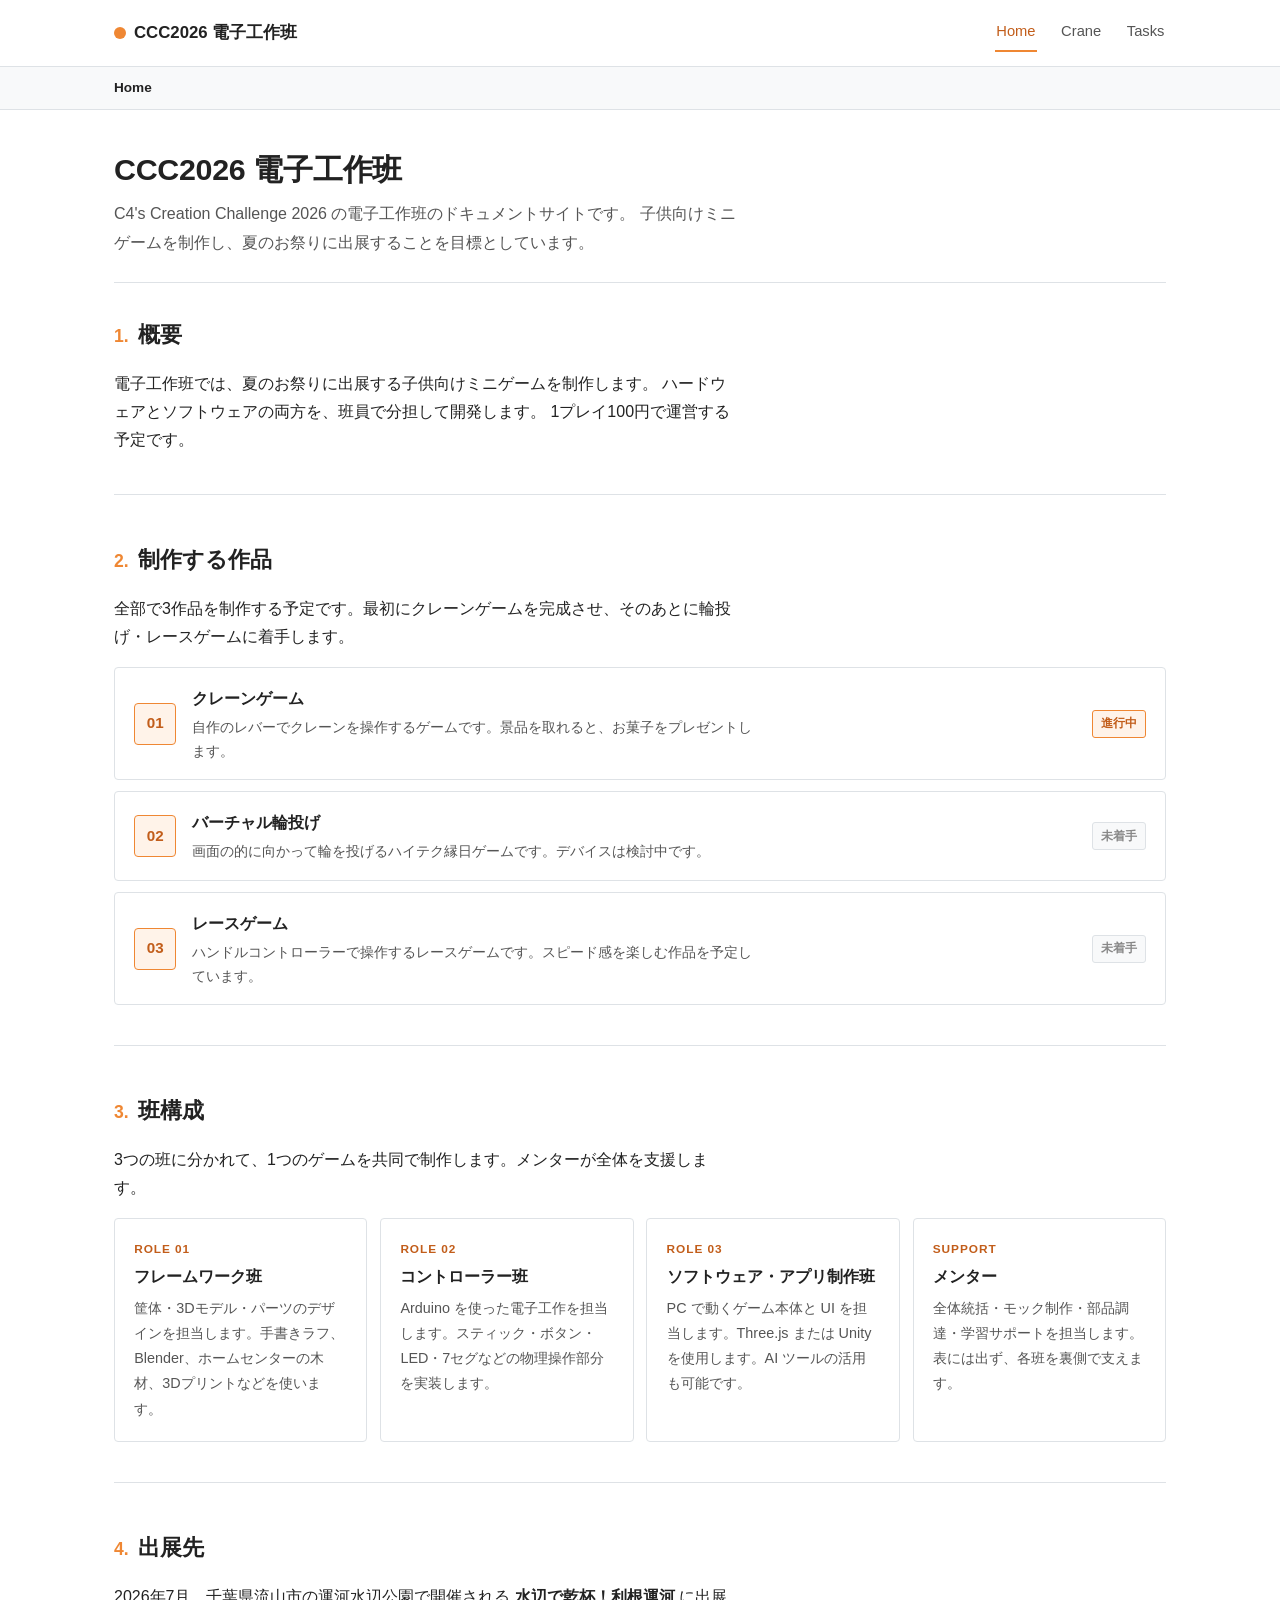
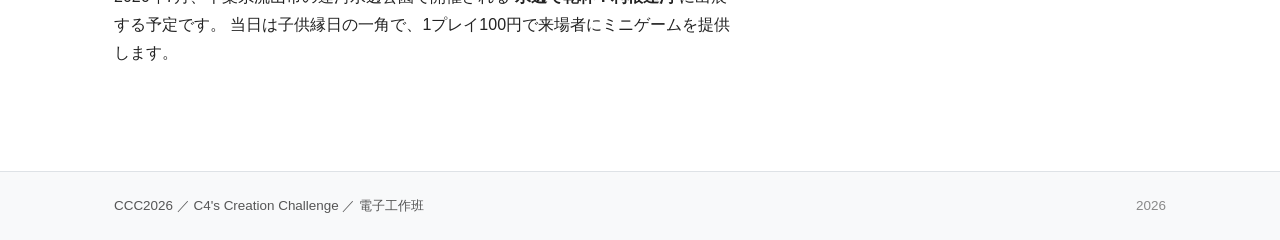
==== commit 120798e9: "Update tasks for progress, remove Purchase page - Remove /purchase page and all nav references - Ref" ====
--- a/index.html
+++ b/index.html
@@ -21,7 +21,6 @@
       <a href="index.html" class="active">Home</a>
       <a href="cranegame.html">Crane</a>
       <a href="tasks.html">Tasks</a>
-      <a href="purchase.html">Purchase</a>
     </nav>
   </div>
 </header>
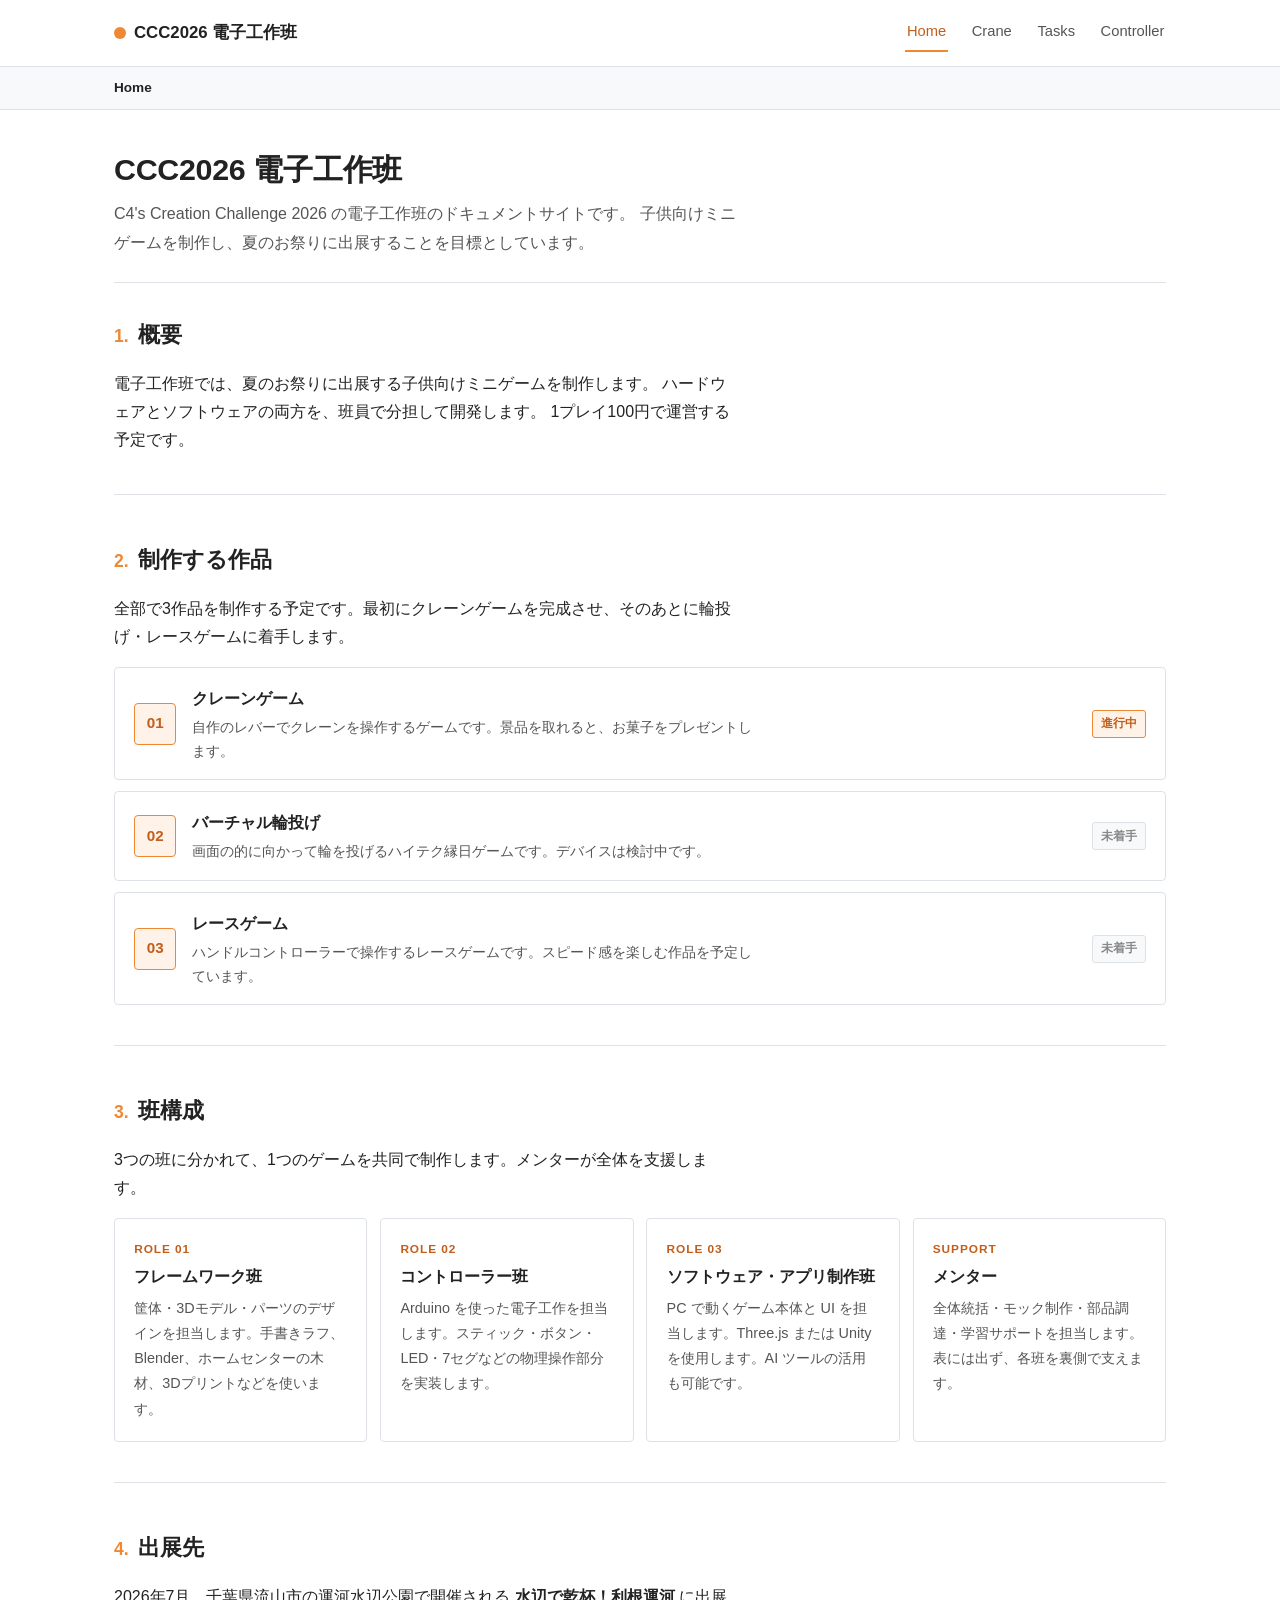
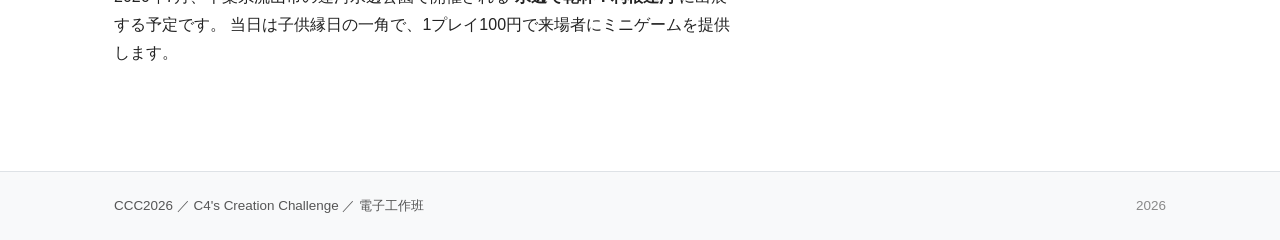
==== commit 10b21c5d: "Add controller assembly guide page with wiring SVGs - New /controller page: 回路構成 + プログラミング sections " ====
--- a/index.html
+++ b/index.html
@@ -21,6 +21,7 @@
       <a href="index.html" class="active">Home</a>
       <a href="cranegame.html">Crane</a>
       <a href="tasks.html">Tasks</a>
+      <a href="controller.html">Controller</a>
     </nav>
   </div>
 </header>
--- a/assets/style.css
+++ b/assets/style.css
@@ -544,59 +544,125 @@
   background: var(--bg-section);
 }
 
-/* ============== Tabs (Tasks page) ============== */
-.tabs {
-  display: flex;
-  gap: 0;
-  border-bottom: 1px solid var(--line);
+/* ============== Kanban board (Tasks page) ============== */
+.team-legend {
+  display: flex;
+  flex-wrap: wrap;
+  gap: 1rem;
   margin: 1rem 0 1.5rem;
-  overflow-x: auto;
-  scrollbar-width: none;
-}
-
-.tabs::-webkit-scrollbar { display: none; }
-
-.tab {
-  background: transparent;
-  border: none;
-  padding: 0.7rem 1.1rem;
-  font-family: inherit;
+  padding: 0.7rem 1rem;
+  background: var(--bg-section);
+  border: 1px solid var(--line);
+  border-radius: 4px;
+  font-size: 0.82rem;
+}
+
+.team-legend .legend-item {
+  display: inline-flex;
+  align-items: center;
+  gap: 0.4rem;
+  font-weight: 600;
+  color: var(--ink-soft);
+}
+
+.team-legend .swatch {
+  width: 12px;
+  height: 12px;
+  border-radius: 2px;
+  flex-shrink: 0;
+}
+
+.swatch.mentor, .kanban-card.mentor { --team: var(--accent); }
+.swatch.fw,     .kanban-card.fw     { --team: #3b82f6; }
+.swatch.ctrl,   .kanban-card.ctrl   { --team: #10b981; }
+.swatch.soft,   .kanban-card.soft   { --team: #8b5cf6; }
+.swatch { background: var(--team); }
+
+.kanban {
+  display: grid;
+  grid-template-columns: repeat(3, 1fr);
+  gap: 1rem;
+  margin: 1rem 0;
+  align-items: start;
+}
+
+.kanban-col {
+  background: var(--bg-section);
+  border: 1px solid var(--line);
+  border-radius: 6px;
+  padding: 0.8rem;
+  min-width: 0;
+}
+
+.kanban-col-header {
+  font-weight: 700;
+  font-size: 0.95rem;
+  padding: 0.3rem 0.4rem 0.7rem;
+  display: flex;
+  align-items: center;
+  gap: 0.5rem;
+  border-bottom: 2px solid var(--line);
+  margin-bottom: 0.8rem;
+  color: var(--ink-soft);
+}
+
+.kanban-col-header .count {
+  font-size: 0.74rem;
+  background: var(--ink-soft);
+  color: white;
+  border-radius: 10px;
+  padding: 0.05rem 0.5rem;
+  font-weight: 700;
+}
+
+.kanban-col.doing .kanban-col-header { color: var(--accent-deep); }
+.kanban-col.doing .kanban-col-header .count { background: var(--accent); }
+.kanban-col.done .kanban-col-header { color: var(--done); }
+.kanban-col.done .kanban-col-header .count { background: var(--done); }
+
+.kanban-card {
+  background: white;
+  border: 1px solid var(--line);
+  border-left: 4px solid var(--team, var(--sub));
+  border-radius: 4px;
+  padding: 0.7rem 0.8rem;
+  margin-bottom: 0.6rem;
+}
+
+.kanban-card:last-child { margin-bottom: 0; }
+
+.kanban-card .card-title {
+  font-weight: 700;
   font-size: 0.9rem;
+  line-height: 1.45;
+  margin-bottom: 0.45rem;
+}
+
+.kanban-card .card-meta {
+  display: flex;
+  flex-wrap: wrap;
+  gap: 0.4rem;
+  align-items: center;
+}
+
+.kanban-card .team {
+  font-size: 0.7rem;
+  font-weight: 700;
+  padding: 0.1rem 0.45rem;
+  border-radius: 3px;
+  color: white;
+  background: var(--team, var(--sub));
+}
+
+.kanban-card .due {
+  font-size: 0.72rem;
+  color: var(--sub);
   font-weight: 600;
-  color: var(--ink-soft);
-  cursor: pointer;
-  border-bottom: 2px solid transparent;
-  margin-bottom: -1px;
-  white-space: nowrap;
-}
-
-.tab:hover { color: var(--ink); }
-
-.tab.active {
-  color: var(--accent-deep);
-  border-bottom-color: var(--accent);
-}
-
-.tab .count {
-  display: inline-block;
-  margin-left: 0.4rem;
-  font-size: 0.75rem;
-  background: var(--bg-section);
-  color: var(--sub);
-  padding: 0.05rem 0.45rem;
-  border-radius: 10px;
-  font-weight: 600;
-  border: 1px solid var(--line);
-}
-
-.tab.active .count {
-  background: var(--accent);
-  color: white;
-  border-color: var(--accent);
-}
-
-.tab-panel { display: none; }
-.tab-panel.active { display: block; }
+}
+
+@media (max-width: 720px) {
+  .kanban { grid-template-columns: 1fr; }
+}
 
 /* ============== Purchase tables ============== */
 .purchase-section {
@@ -793,6 +859,72 @@
   color: var(--ink-soft);
 }
 
+/* ============== Controller guide page ============== */
+.svg-box {
+  background: white;
+  border: 1px solid var(--line);
+  border-radius: 6px;
+  padding: 1rem;
+  margin: 1rem 0 1.5rem;
+  text-align: center;
+}
+
+.svg-box svg {
+  max-width: 100%;
+  height: auto;
+}
+
+pre.code {
+  background: #1e2530;
+  color: #e6e6e6;
+  padding: 1.2rem 1.4rem;
+  border-radius: 6px;
+  overflow-x: auto;
+  font-size: 0.82rem;
+  line-height: 1.6;
+  margin: 1rem 0;
+}
+
+pre.code code {
+  font-family: "SF Mono", Menlo, Consolas, "Courier New", monospace;
+  white-space: pre;
+}
+
+.callout {
+  background: var(--accent-soft);
+  border-left: 4px solid var(--accent);
+  border-radius: 4px;
+  padding: 1rem 1.4rem;
+  margin: 1.5rem 0;
+  font-size: 0.92rem;
+  line-height: 1.75;
+}
+
+.callout strong { color: var(--accent-deep); }
+.callout ul { margin: 0.5rem 0 0; padding-left: 1.3em; }
+.callout ul li { margin-bottom: 0.3rem; }
+.callout p { margin: 0.4rem 0 0; }
+
+.mod-list {
+  margin: 1rem 0;
+  padding-left: 1.3em;
+  line-height: 1.8;
+}
+
+.mod-list li { margin-bottom: 0.5rem; }
+.mod-list ul { margin: 0.3rem 0; }
+
+code {
+  background: var(--bg-section);
+  border: 1px solid var(--line);
+  border-radius: 3px;
+  padding: 0.05rem 0.35rem;
+  font-family: "SF Mono", Menlo, Consolas, "Courier New", monospace;
+  font-size: 0.85em;
+}
+
+pre.code code { background: none; border: none; padding: 0; font-size: inherit; }
+
 /* ============== Responsive base ============== */
 @media (max-width: 720px) {
   body { font-size: 15px; }
@@ -801,4 +933,5 @@
   .page-title h1 { font-size: 1.55rem; }
   .page-section > h2 { font-size: 1.2rem; }
   .page-title { padding: 1.8rem 0 1.2rem; }
-}
+  pre.code { font-size: 0.74rem; padding: 1rem; }
+}
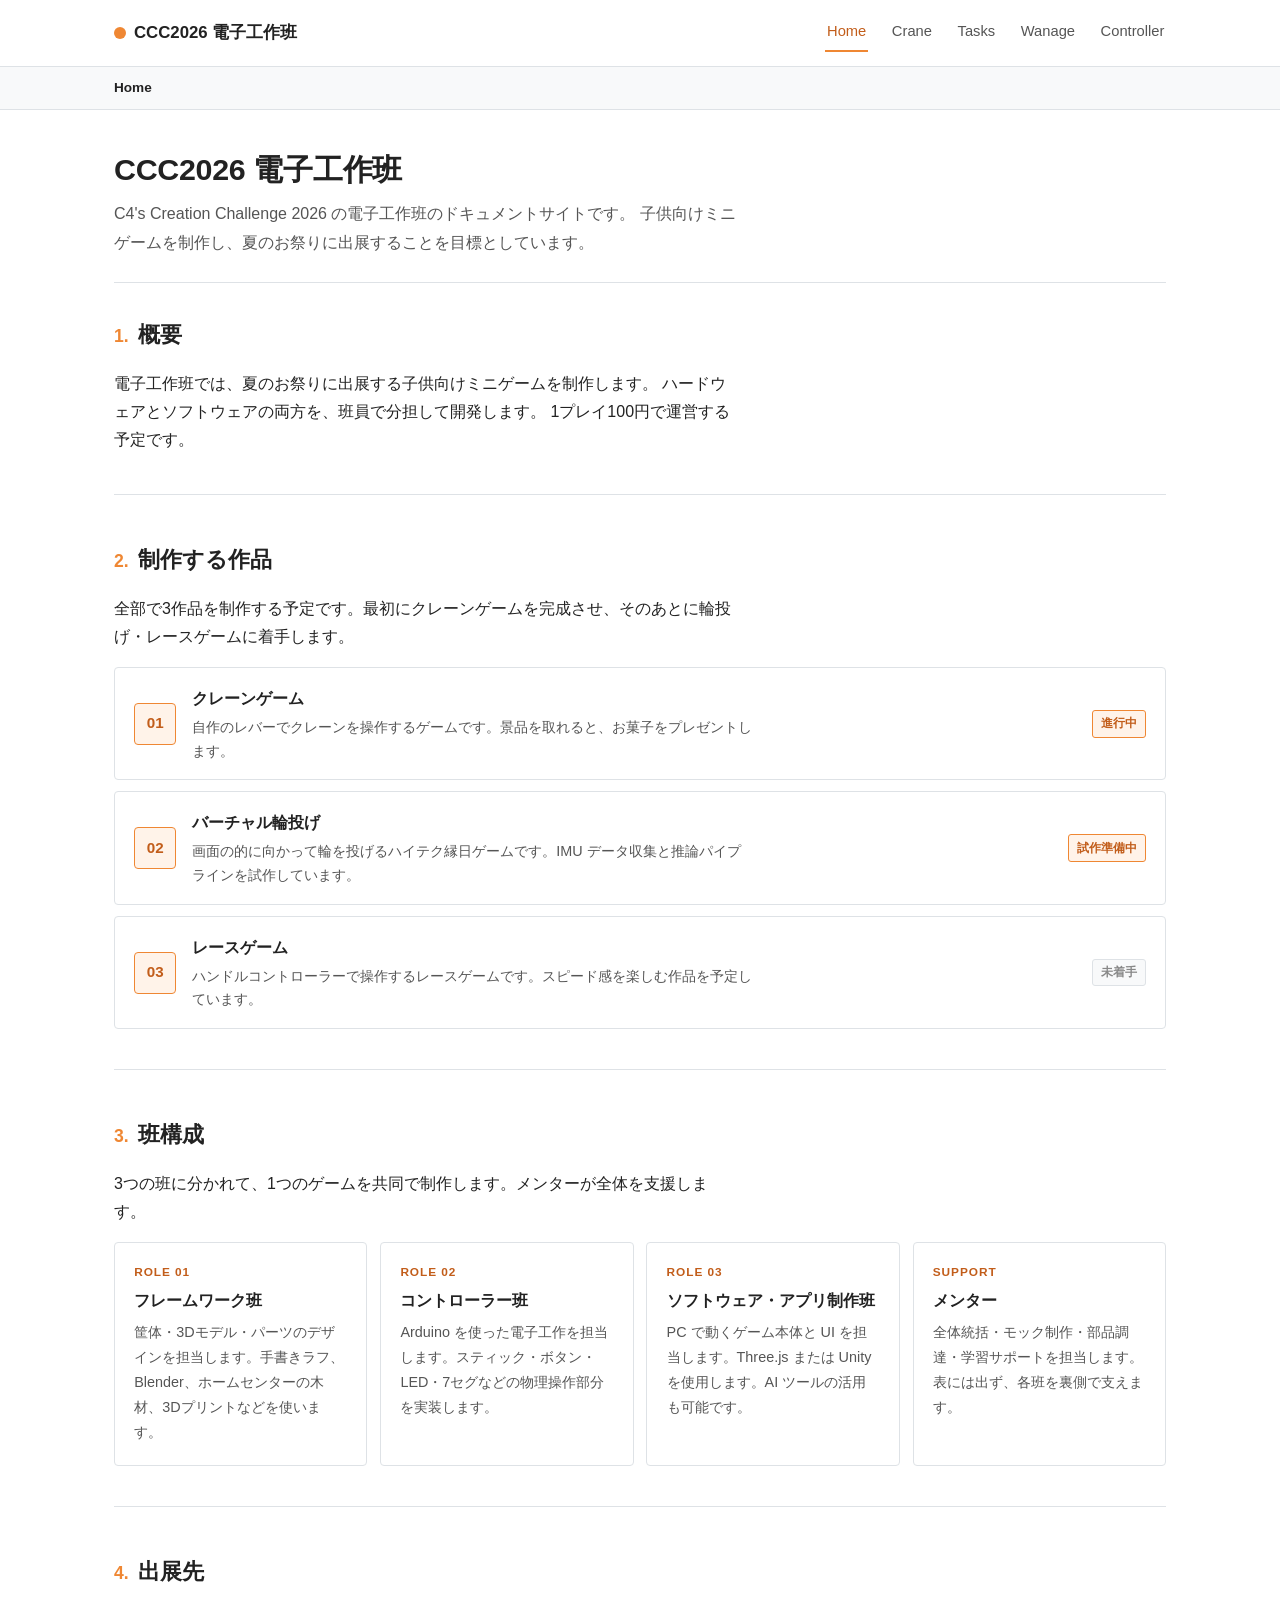
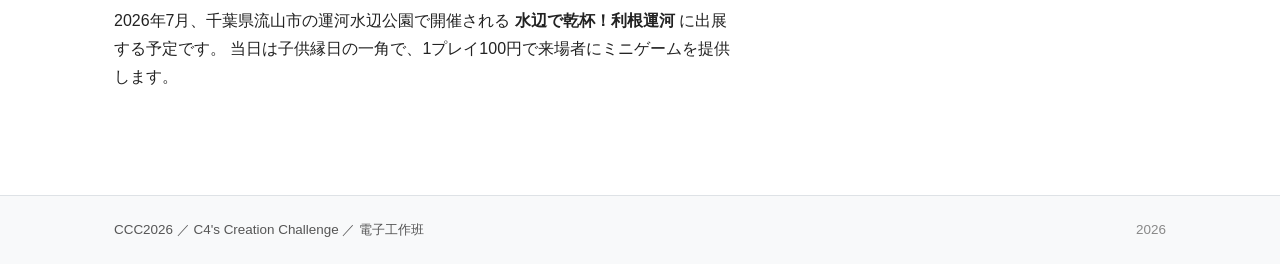
==== commit 78dbb382: "バーチャル輪投げの計測サイトと手順メモを公開 - 全ページのナビに Wanage を追加（Controller の左） - 公開向け手順メモ ringtoss-howto.html を新規作成   -" ====
--- a/index.html
+++ b/index.html
@@ -21,6 +21,7 @@
       <a href="index.html" class="active">Home</a>
       <a href="cranegame.html">Crane</a>
       <a href="tasks.html">Tasks</a>
+      <a href="ringtoss.html">Wanage</a>
       <a href="controller.html">Controller</a>
     </nav>
   </div>
@@ -72,10 +73,10 @@
           <div class="icon">02</div>
           <div class="body">
             <h3>バーチャル輪投げ</h3>
-            <p>画面の的に向かって輪を投げるハイテク縁日ゲームです。デバイスは検討中です。</p>
+            <p>画面の的に向かって輪を投げるハイテク縁日ゲームです。IMU データ収集と推論パイプラインを試作しています。</p>
           </div>
           <div class="meta">
-            <span class="status">未着手</span>
+            <span class="status active">試作準備中</span>
           </div>
         </a>
 
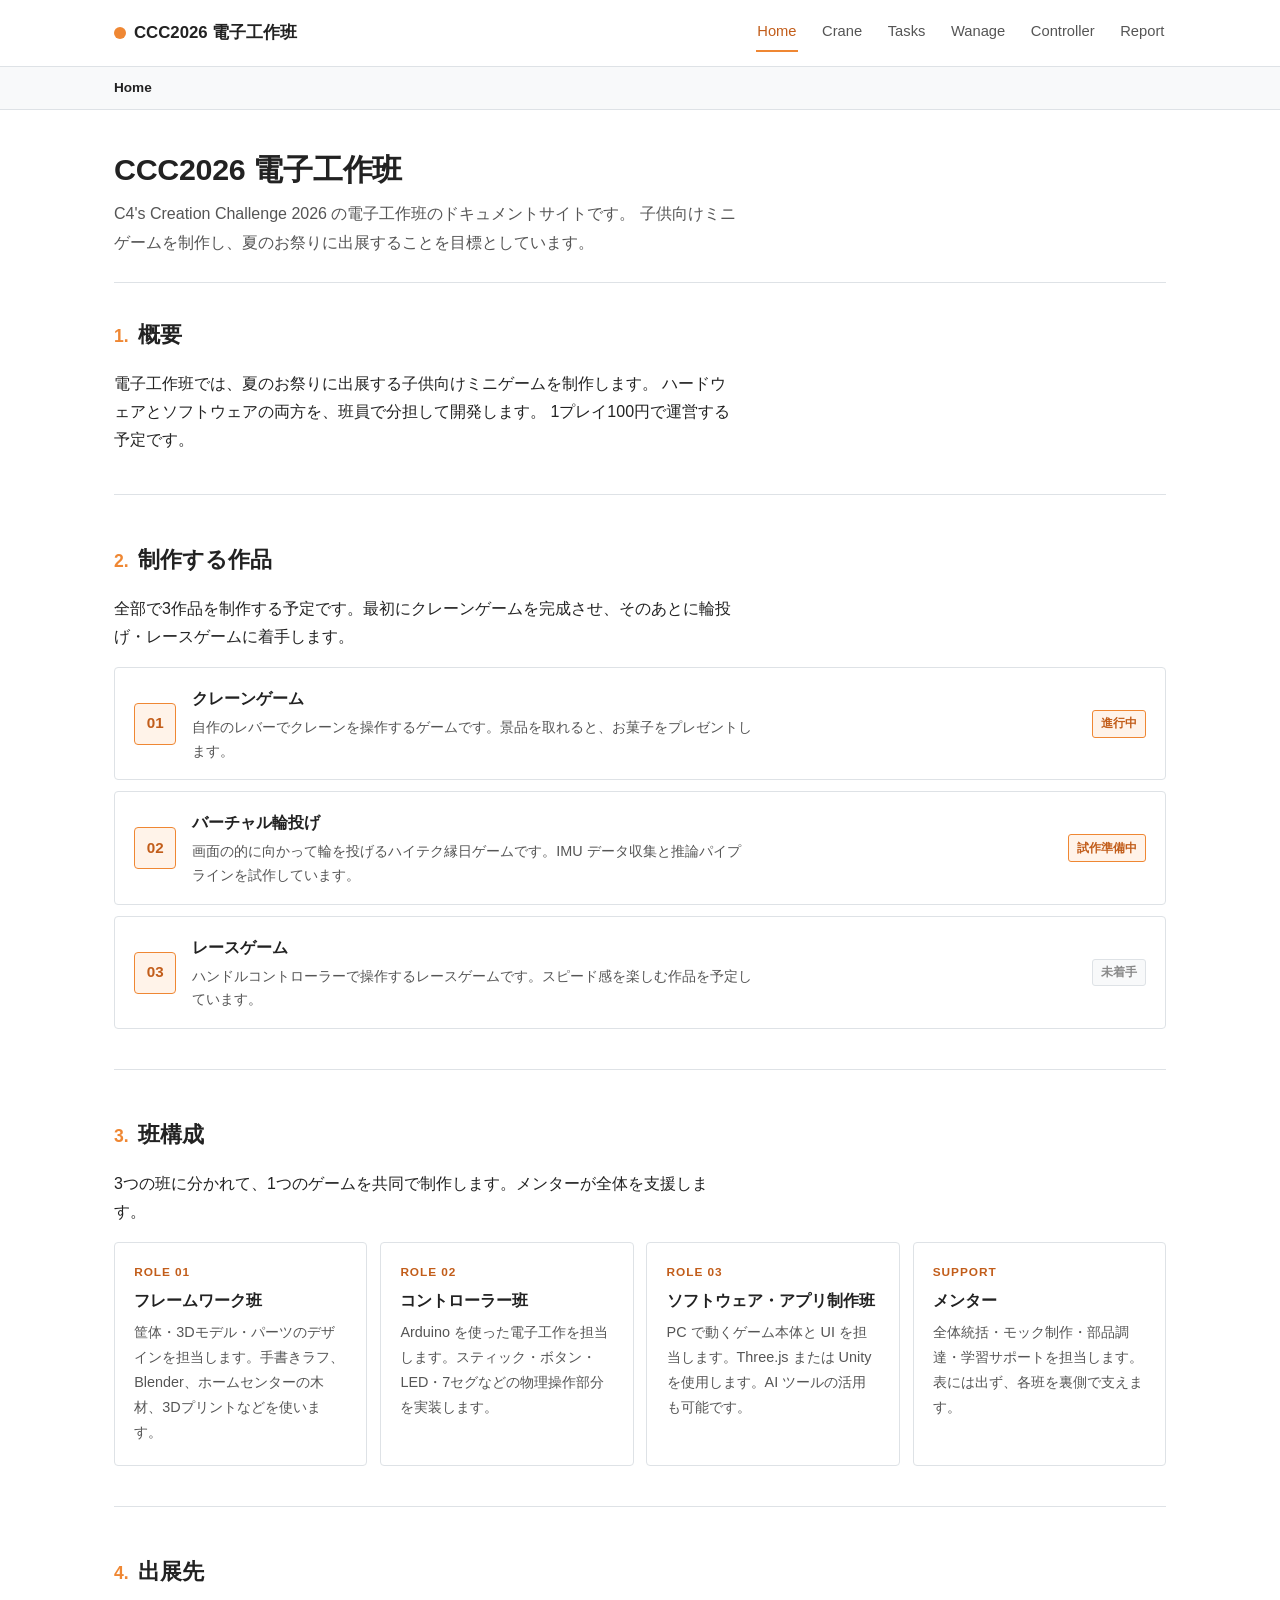
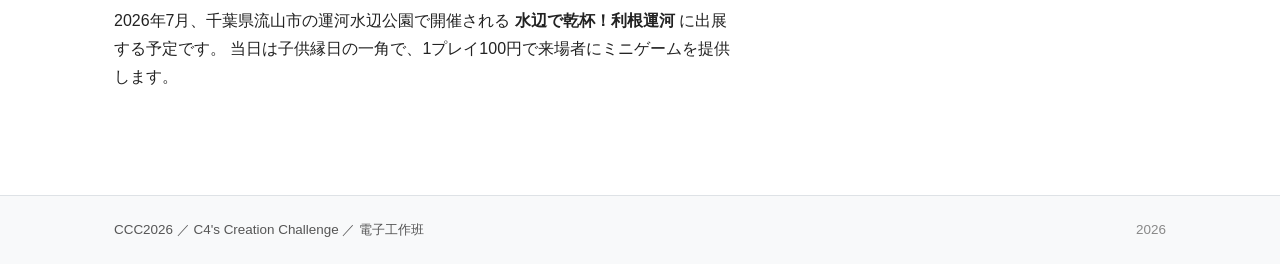
==== commit 0b0cf3e4: "中間報告スライドを公開し、全ページのナビに Report を追加 - report.html（電子工作班 中間報告デッキ・全14枚）を追加   - 単一HTML・キー操作ナビ・脱AI editoria" ====
--- a/index.html
+++ b/index.html
@@ -23,6 +23,7 @@
       <a href="tasks.html">Tasks</a>
       <a href="ringtoss.html">Wanage</a>
       <a href="controller.html">Controller</a>
+      <a href="report.html">Report</a>
     </nav>
   </div>
 </header>
